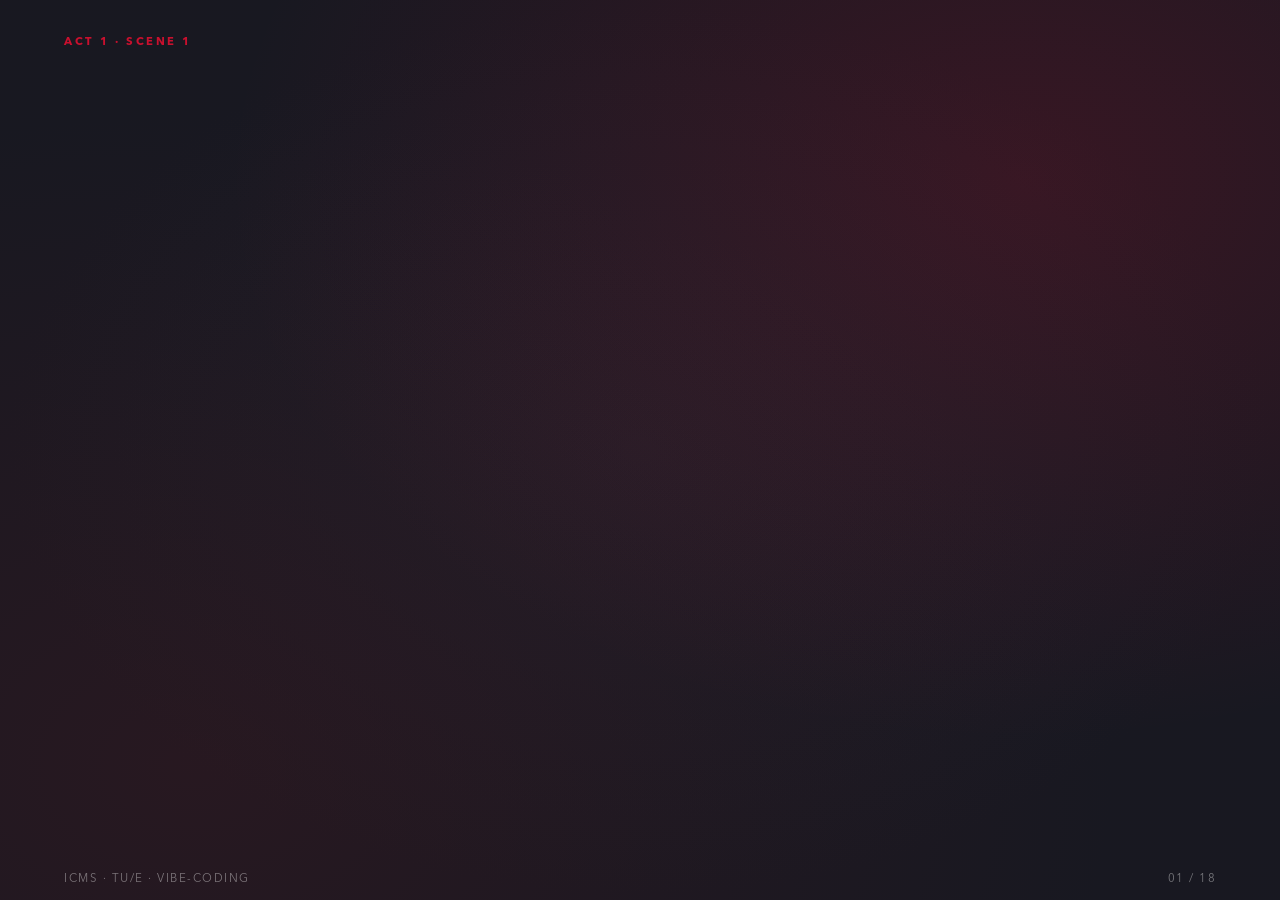
==== index.html @ fae2934c "fix: scene 14 graph view — full Obsidian-style mind map (15+ nodes, cobweb edges)" ====
<!DOCTYPE html>
<html lang="en">
<head>
  <meta charset="UTF-8">
  <meta name="viewport" content="width=device-width, initial-scale=1.0">
  <title>Vibe coding for scientists — ICMS</title>
  <link rel="stylesheet" href="styles.css">
</head>
<body>
  <main id="deck">
    <!-- Scene 1: Cold open -->
    <section class="scene scene-cold-open" data-scene="1" data-beats="2" data-act="1">
      <div class="hero-bg" aria-hidden="true"></div>
      <div class="eyebrow">Act 1 · Scene 1</div>
      <h2 class="title typed-in" data-beat="1">
        Vibe coding<br>for scientists.
      </h2>
      <p class="subtitle" data-beat="2">
        Yuyang Wang · ICMS staff meeting · 2026-05-07
      </p>
      <div class="footer-strip">
        <span>ICMS · TU/e · vibe-coding</span>
        <span class="scene-counter"></span>
      </div>
    </section>

    <!-- Scene 2: PowerPoint life — knowledge-worker frustration, with window-stack animation -->
    <section class="scene scene-ppt-life" data-scene="2" data-beats="6" data-act="1">
      <div class="eyebrow">Act 1 · Scene 2</div>
      <h2 class="title">A typical week of a knowledge worker.</h2>
      <div class="task-grid" data-beat="1">
        <div class="task-pill">📊 slide deck</div>
        <div class="task-pill">📄 project doc</div>
        <div class="task-pill">🌐 web page</div>
        <div class="task-pill">🖼 conference poster</div>
        <div class="task-pill">📧 long-form email</div>
        <div class="task-pill">📋 grant report</div>
      </div>

      <!-- Animated stack of windows the worker juggles all day -->
      <div class="window-stage" data-beat="2">
        <div class="mock-window mw-1">
          <div class="mw-titlebar"><span class="mw-dots"><i></i><i></i><i></i></span><span class="mw-tab">Slides — Q3-pillars-v4-FINAL.pptx</span></div>
          <div class="mw-content"><span class="mw-line w70"></span><span class="mw-line w50"></span><span class="mw-line w60"></span></div>
        </div>
        <div class="mock-window mw-2">
          <div class="mw-titlebar"><span class="mw-dots"><i></i><i></i><i></i></span><span class="mw-tab">Word — Grant-rebuttal-draft.docx</span></div>
          <div class="mw-content"><span class="mw-line w80"></span><span class="mw-line w70"></span><span class="mw-line w55"></span><span class="mw-line w65"></span></div>
        </div>
        <div class="mock-window mw-3">
          <div class="mw-titlebar"><span class="mw-dots"><i></i><i></i><i></i></span><span class="mw-tab">Chrome — Funder portal · 4 tabs</span></div>
          <div class="mw-content"><span class="mw-line w60"></span><span class="mw-line w45"></span></div>
        </div>
        <div class="mock-window mw-4">
          <div class="mw-titlebar"><span class="mw-dots"><i></i><i></i><i></i></span><span class="mw-tab">Mail — 47 unread</span></div>
          <div class="mw-content"><span class="mw-line w75"></span><span class="mw-line w50"></span><span class="mw-line w65"></span></div>
        </div>
      </div>

      <p class="caption" data-beat="3">
        We move between windows all day, doing what the <em>software</em> needs from us, not what we need from it.
      </p>
      <p class="caption muted" data-beat="4">
        Every friction the designers left behind, our brains quietly absorb.
      </p>

      <!-- A chatbot window joins the stack — same juggle, just one more tab -->
      <div class="window-chatbot" data-beat="5">
        <div class="mw-titlebar"><span class="mw-dots"><i></i><i></i><i></i></span><span class="mw-tab">Chat — yet another window</span></div>
        <div class="mw-content"><span class="chat-bubble">How do I make my slides nicer?</span><span class="chat-typing"><i></i><i></i><i></i></span></div>
      </div>

      <p class="caption muted" data-beat="6">
        Then chatbots arrived. We delegated some work, gratefully.<br>
        But the chatbot lived in <em>yet another window</em>. Same juggle, one more tab.
      </p>

      <div class="footer-strip">
        <span>ICMS · TU/e · vibe-coding</span>
        <span class="scene-counter"></span>
      </div>
    </section>

    <!-- Scene 3: The moment — why isn't a chatbot enough? -->
    <section class="scene scene-moment" data-scene="3" data-beats="3" data-act="2">
      <div class="eyebrow">Act 2 · Scene 3</div>
      <div class="moment-stack">
        <p class="moment-line" data-beat="1">
          Then I realized: I wasn't using AI <em>properly</em>.
        </p>
        <p class="moment-line muted" data-beat="2">
          Language models are great at text. Writing, editing, summarising, translating.
        </p>
        <p class="moment-line" data-beat="3">
          So why does a chatbot still feel like it's not <em>quite</em> doing the work?
        </p>
      </div>
      <div class="footer-strip">
        <span>ICMS · TU/e · vibe-coding</span>
        <span class="scene-counter"></span>
      </div>
    </section>

    <!-- Scene 4: Chatbot vs CLI — answer to slide 3, with setup + tagline + icons -->
    <section class="scene scene-vs" data-scene="4" data-beats="10" data-act="2">
      <div class="hero-bg" aria-hidden="true"></div>
      <div class="eyebrow">Act 2 · Scene 4</div>
      <h2 class="title">Because the chat bubble is missing<br>a <em>harness</em> that touches your machine.</h2>
      <p class="vs-setup" data-beat="1">
        Same Claude. Same question. The difference is what is built around it.
      </p>
      <div class="vs-split">
        <div class="vs-col" data-beat="2">
          <div class="vs-label">Chatbot in a browser tab</div>
          <div class="vs-line">→ types a reply</div>
          <div class="vs-line">→ lives inside a window</div>
          <div class="vs-line">→ stops at the message</div>
        </div>
        <div class="vs-divider" data-beat="3"></div>
        <div class="vs-col vs-col-right" data-beat="4">
          <div class="vs-label">Claude Code, with a harness</div>
          <div class="vs-line" data-beat="5"><span class="vs-icon">📁</span>reads your files</div>
          <div class="vs-line" data-beat="6"><span class="vs-icon">🛠</span>runs steps on your machine</div>
          <div class="vs-line" data-beat="7"><span class="vs-icon">💾</span>saves a snapshot you can undo</div>
          <div class="vs-line" data-beat="8"><span class="vs-icon">🌐</span>opens a browser to check results</div>
        </div>
      </div>
      <div class="vs-history" data-beat="9">
        <div class="vs-history-row"><span class="vs-history-year">2023</span><span class="vs-history-text">First tool-use APIs · AutoGPT, ChatGPT Code Interpreter — exciting demos that often broke.</span></div>
        <div class="vs-history-row"><span class="vs-history-year">late 2024</span><span class="vs-history-text">Cursor, Claude Code, GitHub Copilot Workspace — the harness gets reliable enough to actually finish tasks.</span></div>
        <div class="vs-history-row"><span class="vs-history-year">2025</span><span class="vs-history-text">OpenCode, Codex CLI, Aider, open-source agents — people start running real workflows on them.</span></div>
      </div>
      <p class="vs-tagline" data-beat="10">
        A chatbot helps you <em>think</em>. A harness helps you <em>finish</em>.
      </p>
      <div class="footer-strip">
        <span>ICMS · TU/e · vibe-coding</span>
        <span class="scene-counter"></span>
      </div>
    </section>

    <!-- Scene 5: Harness — three legs explained -->
    <section class="scene scene-harness" data-scene="5" data-beats="4" data-act="2">
      <div class="eyebrow">Act 2 · Scene 5</div>
      <h2 class="title">A harness, in three legs.</h2>
      <div class="harness-grid">
        <div class="harness-card" data-beat="1">
          <div class="harness-icon">🛠</div>
          <div class="harness-name">Tools</div>
          <div class="harness-desc">Small helpers Claude can call: search the web, open and edit a file, run a saved step, look something up online.</div>
          <div class="harness-detail">Claude picks which helper to use, and how, depending on what you asked for.</div>
        </div>
        <div class="harness-card" data-beat="2">
          <div class="harness-icon">📁</div>
          <div class="harness-name">Files</div>
          <div class="harness-desc">It reads and writes the real files on your laptop. Your folders, your notes, your images.</div>
          <div class="harness-detail">Background becomes everything you have already written. The output is a real saved file you can open later.</div>
        </div>
        <div class="harness-card" data-beat="3">
          <div class="harness-icon">🔁</div>
          <div class="harness-name">Loops</div>
          <div class="harness-desc">It runs a step, reads what came back, decides what to do next, runs again.</div>
          <div class="harness-detail">Something doesn't work? It reads the error message and tries a different way.</div>
        </div>
      </div>
      <p class="caption muted" data-beat="4" style="margin-top: 1.2rem;">
        Tools + Files + Loops = an agent that can actually <em>finish</em> the task,<br>not just describe how you'd do it.
      </p>
      <div class="footer-strip">
        <span>ICMS · TU/e · vibe-coding</span>
        <span class="scene-counter"></span>
      </div>
    </section>

    <!-- Scene 6: Simulated CLI #1 -->
    <section class="scene scene-cli-1" data-scene="6" data-beats="1" data-act="2">
      <div class="eyebrow">Act 2 · Scene 6 · Simulated session</div>
      <h2 class="title">"Read everything in <em>My Templates</em>. Tell me my visual style."</h2>
      <div class="terminal">
        <div class="titlebar">
          <span class="dot r"></span><span class="dot y"></span><span class="dot g"></span>
          <span class="titlebar-text">~/InfrastructureStrategy/My Templates — claude</span>
        </div>
        <div class="body"></div>
      </div>
      <p class="caption muted" data-beat="1">
        18 files. 4 seconds. That's the difference.
      </p>
      <div class="footer-strip">
        <span>ICMS · TU/e · vibe-coding</span>
        <span class="scene-counter"></span>
      </div>
    </section>

    <!-- Scene 7: Concentric rings — vibe-coded SVG, live -->
    <section class="scene scene-iframe" data-scene="7" data-beats="2" data-act="3">
      <div class="eyebrow">Act 3 · Scene 7 · Live</div>
      <h2 class="title">The <em>discoveryLabNL</em> rings, vibe-coded.</h2>
      <div class="iframe-wrap" data-beat="1">
        <iframe src="embedded/dlnl/index.html" title="discoveryLabNL briefing site — live rings" loading="lazy"></iframe>
      </div>
      <p class="caption muted" data-beat="2">
        Three animated rings, hand-typed in code. Scroll, click around. This is the live website.
      </p>
      <div class="footer-strip">
        <span>ICMS · TU/e · vibe-coding</span>
        <span class="scene-counter"></span>
      </div>
    </section>

    <!-- Scene 8: The workflow — three moves, expanded -->
    <section class="scene scene-workflow" data-scene="8" data-beats="3" data-act="3">
      <div class="eyebrow">Act 3 · Scene 8</div>
      <h2 class="title">The workflow, in three moves.</h2>
      <div class="workflow-steps">
        <div class="workflow-step" data-beat="1">
          <div class="workflow-num">01</div>
          <div class="workflow-name">Read</div>
          <div class="workflow-desc">Point Claude at your existing assets.<br>Templates, slides, notes, screenshots.</div>
          <div class="workflow-detail">It learns your visual style, vocabulary, and audience by reading what you've already made. No "design system" doc needed.</div>
        </div>
        <div class="workflow-arrow" data-beat="2"></div>
        <div class="workflow-step" data-beat="2">
          <div class="workflow-num">02</div>
          <div class="workflow-name">Repo</div>
          <div class="workflow-desc">Make a place online to keep the work.<br>Tracked. Shareable. One click to publish.</div>
          <div class="workflow-detail">Every change is a snapshot you can return to. The site goes live with a button. No design tools, no upload step.</div>
        </div>
        <div class="workflow-arrow" data-beat="3"></div>
        <div class="workflow-step" data-beat="3">
          <div class="workflow-num">03</div>
          <div class="workflow-name">Vibe</div>
          <div class="workflow-desc">Describe what you want, in plain words.<br>Watch it appear. Ask for changes.</div>
          <div class="workflow-detail">"Make the title bigger." "Use the supramolecular image." "Add a section for collaborators." It edits, refreshes, you react.</div>
        </div>
      </div>
      <div class="footer-strip">
        <span>ICMS · TU/e · vibe-coding</span>
        <span class="scene-counter"></span>
      </div>
    </section>

    <!-- Scene 9: Simulated CLI #2 — meta moment -->
    <section class="scene scene-cli-2" data-scene="9" data-beats="1" data-act="3">
      <div class="eyebrow">Act 3 · Scene 9 · The same trick, on this slide deck</div>
      <h2 class="title">"Build me <em>this deck</em>."</h2>
      <div class="terminal">
        <div class="titlebar">
          <span class="dot r"></span><span class="dot y"></span><span class="dot g"></span>
          <span class="titlebar-text">~/projects/icms-vibe-coding — claude</span>
        </div>
        <div class="body"></div>
      </div>
      <p class="caption muted" data-beat="1">
        The deck you're watching now.
      </p>
      <div class="footer-strip">
        <span>ICMS · TU/e · vibe-coding</span>
        <span class="scene-counter"></span>
      </div>
    </section>

    <!-- Scene 9: Gallery — discoverylabs.nl -->
    <!-- Scene 10: Live LSRI presentation, first page -->
    <section class="scene scene-iframe" data-scene="10" data-beats="2" data-act="3">
      <div class="eyebrow">Act 3 · Scene 10 · Live</div>
      <h2 class="title">The <em>LSRI presentation</em>, live.</h2>
      <div class="iframe-wrap" data-beat="1">
        <iframe src="embedded/lsri/index.html" title="LSRI presentation — first page" loading="lazy"></iframe>
      </div>
      <p class="caption muted" data-beat="2">
        Stakeholder briefing site for our NWO LSRI 2027 submission. Click around — it's live.
      </p>
      <div class="footer-strip">
        <span>ICMS · TU/e · vibe-coding</span>
        <span class="scene-counter"></span>
      </div>
    </section>

    <!-- Scene 11: Live LSRI presentation, two-loops slide -->
    <section class="scene scene-iframe" data-scene="11" data-beats="2" data-act="3">
      <div class="eyebrow">Act 3 · Scene 11 · Live</div>
      <h2 class="title">Three pillars, <em>two closed loops</em>.</h2>
      <div class="iframe-wrap" data-beat="1">
        <iframe src="embedded/lsri/presentation.html" title="LSRI presentation — pillars and loops" loading="lazy"></iframe>
      </div>
      <p class="caption muted" data-beat="2">
        Use arrow keys to advance through the slides. Animated graphics, no PowerPoint involved.
      </p>
      <div class="footer-strip">
        <span>ICMS · TU/e · vibe-coding</span>
        <span class="scene-counter"></span>
      </div>
    </section>

    <!-- Scene 12: Live SDL globe map -->
    <section class="scene scene-iframe" data-scene="12" data-beats="2" data-act="3">
      <div class="eyebrow">Act 3 · Scene 12 · Live</div>
      <h2 class="title">An interactive map. <em>Mouse it</em>.</h2>
      <div class="iframe-wrap" data-beat="1">
        <iframe src="embedded/lsri/sdl-map.html" title="SDL global map" loading="lazy"></iframe>
      </div>
      <p class="caption muted" data-beat="2">
        Self-driving labs across the world. Hover, click, filter. Built in an afternoon.
      </p>
      <div class="footer-strip">
        <span>ICMS · TU/e · vibe-coding</span>
        <span class="scene-counter"></span>
      </div>
    </section>

    <!-- Scene 13: Live superresolution.nl (WordPress) -->
    <section class="scene scene-iframe" data-scene="13" data-beats="2" data-act="3">
      <div class="eyebrow">Act 3 · Scene 13 · Live</div>
      <h2 class="title">And <em>superresolution.nl</em>, in WordPress.</h2>
      <div class="iframe-wrap" data-beat="1">
        <iframe src="https://superresolution.nl" title="superresolution.nl — TU/e advanced microscopy facility" loading="lazy"></iframe>
      </div>
      <p class="caption muted" data-beat="2">
        TU/e advanced microscopy facility. Theme, blocks, snippets, dark mode toggle, all vibe-coded into a WordPress site.
      </p>
      <div class="footer-strip">
        <span>ICMS · TU/e · vibe-coding</span>
        <span class="scene-counter"></span>
      </div>
    </section>

    <!-- Scene 14: Second brain — simulated Obsidian vault + graph + Claude terminal -->
    <section class="scene scene-second-brain" data-scene="14" data-beats="4" data-act="4">
      <div class="eyebrow">Act 4 · Scene 14 · Second brain</div>
      <h2 class="title">An <em>Obsidian vault</em> the AI can read.</h2>

      <!-- Three-pane simulated Obsidian: file tree · open note · graph view -->
      <div class="obs-mockup" data-beat="1">
        <div class="obs-pane obs-files">
          <div class="obs-pane-title">VAULT</div>
          <div class="obs-folder">📁 00-Inbox</div>
          <div class="obs-folder">
            📁 10-Projects
            <div class="obs-file">notes/</div>
            <div class="obs-file open">Q3 product launch.md</div>
            <div class="obs-file">website redesign.md</div>
          </div>
          <div class="obs-folder">
            📁 20-Meetings
            <div class="obs-file">kickoff.md</div>
            <div class="obs-file">weekly/</div>
          </div>
          <div class="obs-folder">📁 30-People</div>
          <div class="obs-folder">📁 40-Resources</div>
        </div>

        <div class="obs-pane obs-note">
          <div class="obs-pane-title">Q3 PRODUCT LAUNCH.MD</div>
          <div class="obs-note-body">
            <p class="obs-h1"># Q3 product launch</p>
            <p>Coordinated rollout across marketing, sales, and customer support.</p>
            <p>Driven by the <span class="obs-wikilink">[[Marketing plan]]</span>, part of the <span class="obs-wikilink">[[Annual roadmap]]</span>.</p>
            <p>Lead contacts: <span class="obs-wikilink">[[Alex]]</span>, <span class="obs-wikilink">[[Priya]]</span>.</p>
            <p>See also: <span class="obs-wikilink">[[Brand guidelines]]</span>, <span class="obs-wikilink">[[Customer research]]</span>.</p>
            <p class="obs-tags">#project  #launch  #q3</p>
          </div>
        </div>

        <div class="obs-pane obs-graph">
          <div class="obs-pane-title">GRAPH VIEW</div>
          <svg viewBox="0 0 240 220" class="obs-graph-svg" aria-hidden="true">
            <!-- Edges from centre to primary hubs -->
            <line x1="120" y1="110" x2="60"  y2="55"  class="obs-edge"/>
            <line x1="120" y1="110" x2="180" y2="50"  class="obs-edge"/>
            <line x1="120" y1="110" x2="55"  y2="160" class="obs-edge"/>
            <line x1="120" y1="110" x2="190" y2="155" class="obs-edge"/>
            <line x1="120" y1="110" x2="120" y2="35"  class="obs-edge"/>
            <line x1="120" y1="110" x2="125" y2="190" class="obs-edge"/>
            <!-- Primary hubs to their satellites (faint) -->
            <line x1="60"  y1="55"  x2="25"  y2="30"  class="obs-edge faint"/>
            <line x1="60"  y1="55"  x2="30"  y2="85"  class="obs-edge faint"/>
            <line x1="60"  y1="55"  x2="85"  y2="25"  class="obs-edge faint"/>
            <line x1="180" y1="50"  x2="220" y2="30"  class="obs-edge faint"/>
            <line x1="180" y1="50"  x2="215" y2="85"  class="obs-edge faint"/>
            <line x1="180" y1="50"  x2="155" y2="25"  class="obs-edge faint"/>
            <line x1="55"  y1="160" x2="20"  y2="180" class="obs-edge faint"/>
            <line x1="55"  y1="160" x2="35"  y2="125" class="obs-edge faint"/>
            <line x1="55"  y1="160" x2="80"  y2="195" class="obs-edge faint"/>
            <line x1="190" y1="155" x2="225" y2="135" class="obs-edge faint"/>
            <line x1="190" y1="155" x2="225" y2="180" class="obs-edge faint"/>
            <line x1="190" y1="155" x2="155" y2="195" class="obs-edge faint"/>
            <line x1="120" y1="35"  x2="100" y2="15"  class="obs-edge faint"/>
            <line x1="120" y1="35"  x2="140" y2="15"  class="obs-edge faint"/>
            <line x1="125" y1="190" x2="105" y2="210" class="obs-edge faint"/>
            <!-- Cross-cluster cobwebs -->
            <line x1="60"  y1="55"  x2="120" y2="35"  class="obs-edge faint"/>
            <line x1="180" y1="50"  x2="120" y2="35"  class="obs-edge faint"/>
            <line x1="55"  y1="160" x2="125" y2="190" class="obs-edge faint"/>
            <line x1="190" y1="155" x2="125" y2="190" class="obs-edge faint"/>

            <!-- Satellite dots -->
            <circle cx="25"  cy="30"  r="2.4" class="obs-node tiny"/>
            <circle cx="30"  cy="85"  r="2.4" class="obs-node tiny"/>
            <circle cx="85"  cy="25"  r="2.4" class="obs-node tiny"/>
            <circle cx="220" cy="30"  r="2.4" class="obs-node tiny"/>
            <circle cx="215" cy="85"  r="2.4" class="obs-node tiny"/>
            <circle cx="155" cy="25"  r="2.4" class="obs-node tiny"/>
            <circle cx="20"  cy="180" r="2.4" class="obs-node tiny"/>
            <circle cx="35"  cy="125" r="2.4" class="obs-node tiny"/>
            <circle cx="80"  cy="195" r="2.4" class="obs-node tiny"/>
            <circle cx="225" cy="135" r="2.4" class="obs-node tiny"/>
            <circle cx="225" cy="180" r="2.4" class="obs-node tiny"/>
            <circle cx="155" cy="195" r="2.4" class="obs-node tiny"/>
            <circle cx="100" cy="15"  r="2.4" class="obs-node tiny"/>
            <circle cx="140" cy="15"  r="2.4" class="obs-node tiny"/>
            <circle cx="105" cy="210" r="2.4" class="obs-node tiny"/>

            <!-- Primary hubs -->
            <circle cx="60"  cy="55"  r="5" class="obs-node"/>
            <circle cx="180" cy="50"  r="5" class="obs-node"/>
            <circle cx="55"  cy="160" r="5" class="obs-node"/>
            <circle cx="190" cy="155" r="5" class="obs-node"/>
            <circle cx="120" cy="35"  r="4" class="obs-node"/>
            <circle cx="125" cy="190" r="4" class="obs-node"/>

            <!-- Active centre (the open note) -->
            <circle cx="120" cy="110" r="9" class="obs-node center"/>

            <!-- Labels -->
            <text x="120" y="133" text-anchor="middle" class="obs-node-label">Q3 launch</text>
            <text x="60"  y="44"  text-anchor="middle" class="obs-node-label-sm">Marketing</text>
            <text x="180" y="40"  text-anchor="middle" class="obs-node-label-sm">Roadmap</text>
            <text x="55"  y="174" text-anchor="middle" class="obs-node-label-sm">Alex</text>
            <text x="190" y="170" text-anchor="middle" class="obs-node-label-sm">Priya</text>
          </svg>
        </div>
      </div>

      <!-- Mini Claude terminal acting on the vault -->
      <div class="obs-terminal" data-beat="2">
        <div class="terminal">
          <div class="titlebar">
            <span class="dot r"></span><span class="dot y"></span><span class="dot g"></span>
            <span class="titlebar-text">~/MyBrain — claude</span>
          </div>
          <div class="body">
            <span class="term-line"><span class="term-prompt">$ </span><span class="term-user">claude</span></span>
            <span class="term-line"><span class="term-prompt">&gt; </span><span class="term-user">summarise yesterday's kickoff meeting and link it to the project file</span></span>
            <span class="term-line"><span class="term-think">↪ thinking… find the meeting note, summarise, then add backlinks to existing pages.</span></span>
            <span class="term-line"><span class="term-tool">⚙ tool </span><span class="term-key">read </span><span class="term-out">20-Meetings/kickoff.md → 38 lines</span></span>
            <span class="term-line"><span class="term-tool">⚙ tool </span><span class="term-key">write </span><span class="term-out">10-Projects/Q3 product launch.md   </span><span class="term-toolout">+ 3 backlinks: [[Marketing plan]], [[Alex]], [[Customer research]]</span></span>
            <span class="term-line"><span class="term-ok">✓ vault updated · graph view refreshed · 3 new edges</span></span>
          </div>
        </div>
      </div>

      <p class="caption" data-beat="3">
        Plain markdown. Wikilinks. A graph that grows with you.<br>
        Claude reads it as <em>context</em>, edits it from the terminal — your second brain stays yours.
      </p>

      <p class="brain-credit" data-beat="4">
        Inspired by Andrej Karpathy's writings on personal AI knowledge systems. <span class="muted-inline">I keep a vault myself, won't show its contents (privacy), happy to chat one-on-one.</span>
      </p>

      <div class="footer-strip">
        <span>ICMS · TU/e · vibe-coding</span>
        <span class="scene-counter"></span>
      </div>
    </section>

    <!-- Scene 15: Three paths to get started — including a forward-looking lab vision -->
    <section class="scene scene-paths" data-scene="15" data-beats="3" data-act="4">
      <div class="eyebrow">Act 4 · Scene 15</div>
      <h2 class="title">Where to start. Where it's heading.</h2>
      <div class="paths-split">
        <div class="path-card" data-beat="1">
          <div class="path-label">Subscription</div>
          <div class="path-name">Hosted, fastest models</div>
          <ul class="path-list">
            <li>Claude Pro / Max</li>
            <li>ChatGPT Plus</li>
            <li>Cursor Pro</li>
          </ul>
          <div class="path-cost">€20–200 / month</div>
          <div class="path-note">No setup. Best models. Just sign up.</div>
        </div>
        <div class="path-card path-card-alt" data-beat="2">
          <div class="path-label">Open source</div>
          <div class="path-name">Private, free, your hardware</div>
          <ul class="path-list">
            <li>Ollama · LM Studio</li>
            <li>Continue.dev (VS Code)</li>
            <li>Aider · llama.cpp</li>
          </ul>
          <div class="path-cost">€0 / month</div>
          <div class="path-note">Runs on a Mac or workstation. Slower, smaller, yours.</div>
        </div>
        <div class="path-card path-card-future" data-beat="3">
          <div class="path-label">What's next</div>
          <div class="path-name">The lab as second brain</div>
          <ul class="path-list">
            <li>A local AI assistant trained on the lab's own memory</li>
            <li>Software harness — files, projects, documents</li>
            <li>Hardware harness — instruments, electronic lab notebook</li>
          </ul>
          <div class="path-cost">Not on the market yet</div>
          <div class="path-note">A direction we get to build. The intelligent lab as a working assistant, not a chatbot.</div>
        </div>
      </div>
      <div class="footer-strip">
        <span>ICMS · TU/e · vibe-coding</span>
        <span class="scene-counter"></span>
      </div>
    </section>

    <!-- Scene 16: What this means for ICMS -->
    <section class="scene scene-icms-impact" data-scene="16" data-beats="3" data-act="5">
      <div class="eyebrow">Act 5 · Scene 16</div>
      <h2 class="title">What this means for ICMS.</h2>
      <ul class="impact-list">
        <li data-beat="1">
          <span class="impact-num">01</span>
          <div class="impact-text">
            <span class="impact-headline">Briefings, one-pagers, posters in <em>hours</em>, not days.</span>
            <span class="impact-sub">Templates already exist in our archive. Claude reuses them. You review the changes.</span>
          </div>
        </li>
        <li data-beat="2">
          <span class="impact-num">02</span>
          <div class="impact-text">
            <span class="impact-headline">PI websites, course pages, lab pages — in TU/e style by default.</span>
            <span class="impact-sub">No designer in the loop for the first draft. The visual system is already encoded.</span>
          </div>
        </li>
        <li data-beat="3">
          <span class="impact-num">03</span>
          <div class="impact-text">
            <span class="impact-headline">A <em>new pipeline</em> with the animation studio.</span>
            <span class="impact-sub">Their craft + AI scaffolding = something neither of us could ship alone.</span>
          </div>
        </li>
      </ul>
      <div class="footer-strip">
        <span>ICMS · TU/e · vibe-coding</span>
        <span class="scene-counter"></span>
      </div>
    </section>

    <!-- Scene 17: Collaboration invitation -->
    <section class="scene scene-invite" data-scene="17" data-beats="1" data-act="5">
      <div class="eyebrow">Act 5 · Scene 17 · Invitation</div>
      <h2 class="title">
        Got a deck, a poster,<br>or a website you've been<br>putting off?
      </h2>
      <p class="invite-line" data-beat="1">
        Find me after the meeting.<br>
        <span class="invite-sub">Bring one real artifact you want to rebuild. We'll do the first draft together.</span>
      </p>
      <div class="footer-strip">
        <span>ICMS · TU/e · vibe-coding</span>
        <span class="scene-counter"></span>
      </div>
    </section>

    <!-- Scene 18: Closing / credit -->
    <section class="scene scene-closing" data-scene="18" data-beats="2" data-act="5">
      <div class="hero-bg" aria-hidden="true"></div>
      <div class="eyebrow">Act 5 · Scene 18 · Fin</div>
      <h2 class="title">This deck was built<br>with <em>Claude Code</em>.</h2>
      <p class="closing-credit" data-beat="1">
        Yuyang Wang · ICMS · TU/e
      </p>
      <p class="closing-source" data-beat="2">
        Source: github.com/yetiswang/icms-vibe-coding<br>
        <span class="closing-stack">It is just one web page that knows how to advance itself. No special software needed.</span>
      </p>
      <div class="footer-strip">
        <span>ICMS · TU/e · vibe-coding</span>
        <span class="scene-counter"></span>
      </div>
    </section>
  </main>
  <div id="scene-grid" hidden>
    <h3>Scene overview · click to jump</h3>
    <div class="grid"></div>
  </div>

  <div id="help-overlay" hidden>
    <h3>Key bindings</h3>
    <table>
      <tr><td><kbd>Space</kbd> / <kbd>→</kbd></td><td>Advance one beat</td></tr>
      <tr><td><kbd>←</kbd></td><td>Retreat one beat</td></tr>
      <tr><td><kbd>Esc</kbd></td><td>Toggle scene-overview grid</td></tr>
      <tr><td><kbd>?</kbd></td><td>Toggle this help overlay</td></tr>
      <tr><td><kbd>Shift+Space</kbd></td><td>Skip rest of current terminal line</td></tr>
      <tr><td><kbd>F</kbd></td><td>Browser full-screen</td></tr>
    </table>
  </div>
  <script src="deck.js"></script>
</body>
</html>
---- styles.css ----
@font-face {
  font-family: "Avenir Next LT Pro";
  src: url("fonts/AvenirNextLTPro-Regular.otf") format("opentype");
  font-weight: 400;
  font-style: normal;
  font-display: swap;
}
@font-face {
  font-family: "Avenir Next LT Pro";
  src: url("fonts/AvenirNextLTPro-Bold.otf") format("opentype");
  font-weight: 700;
  font-style: normal;
  font-display: swap;
}
@font-face {
  font-family: "Avenir Next LT Pro";
  src: url("fonts/AvenirNextLTPro-It.otf") format("opentype");
  font-weight: 400;
  font-style: italic;
  font-display: swap;
}
@font-face {
  font-family: "Avenir Next LT Pro";
  src: url("fonts/AvenirNextLTPro-BoldIt.otf") format("opentype");
  font-weight: 700;
  font-style: italic;
  font-display: swap;
}

:root {
  --tue-red: #C8102E;
  --tue-dark: #1E1E28;
  --tue-light: #F5F5F8;
  --tue-gray: #64646E;
  --tue-deep: #3a1820;
  --term-green: #5fd07a;

  --font-display: "Avenir Next LT Pro", -apple-system, BlinkMacSystemFont, "Helvetica Neue", Arial, sans-serif;
  --font-mono: "JetBrains Mono", "SF Mono", Menlo, Consolas, monospace;
}

* { box-sizing: border-box; margin: 0; padding: 0; }

html, body {
  height: 100%;
  background: var(--tue-dark);
  color: white;
  font-family: var(--font-display);
  overflow: hidden;
}

#deck {
  width: 100vw;
  height: 100vh;
  position: relative;
}

.scene {
  position: absolute;
  inset: 0;
  width: 100%;
  height: 100%;
  display: none;
  flex-direction: column;
  padding: 4vh 5vw;
  overflow: hidden;
}

.scene.active { display: flex; }

.scene .eyebrow {
  font-size: 0.7rem;
  letter-spacing: 2.5px;
  text-transform: uppercase;
  color: var(--tue-red);
  font-weight: 700;
  margin-bottom: 0.8rem;
}

.scene .title {
  font-size: clamp(2rem, 4vw, 3rem);
  font-weight: 700;
  line-height: 1.05;
  letter-spacing: -0.5px;
  margin-bottom: 1.5rem;
  max-width: 80%;
}

.scene .title em {
  color: var(--tue-red);
  font-style: normal;
}

.scene .footer-strip {
  position: absolute;
  bottom: 1.4vh;
  left: 5vw;
  right: 5vw;
  display: flex;
  justify-content: space-between;
  font-size: 0.65rem;
  color: rgba(255,255,255,0.4);
  letter-spacing: 1.5px;
  text-transform: uppercase;
  pointer-events: none;
}

[data-beat] {
  opacity: 0;
  transform: translateY(8px);
  transition: opacity 600ms ease, transform 600ms ease;
}

[data-beat].revealed {
  opacity: 1;
  transform: translateY(0);
}

#scene-grid, #help-overlay {
  position: fixed;
  inset: 0;
  background: rgba(20,20,28,0.96);
  z-index: 100;
  padding: 4vh 5vw;
  overflow-y: auto;
}

#scene-grid h3, #help-overlay h3 {
  font-size: 0.75rem;
  letter-spacing: 2.5px;
  text-transform: uppercase;
  color: var(--tue-red);
  margin-bottom: 1.5rem;
  font-weight: 700;
}

#scene-grid .grid {
  display: grid;
  grid-template-columns: repeat(6, 1fr);
  gap: 0.8rem;
}

#scene-grid .tile {
  background: rgba(255,255,255,0.04);
  border: 1px solid rgba(255,255,255,0.08);
  border-radius: 4px;
  padding: 0.8rem;
  font-size: 0.85rem;
  cursor: pointer;
  transition: all 200ms ease;
}

#scene-grid .tile:hover {
  background: rgba(200,16,46,0.15);
  border-color: var(--tue-red);
}

#scene-grid .tile .num {
  color: var(--tue-red);
  font-weight: 700;
  font-size: 0.7rem;
  letter-spacing: 1px;
  margin-bottom: 0.3rem;
}

#help-overlay table {
  border-collapse: collapse;
  font-size: 0.95rem;
}

#help-overlay td {
  padding: 0.4rem 1.5rem 0.4rem 0;
}

#help-overlay kbd {
  background: rgba(255,255,255,0.1);
  border: 1px solid rgba(255,255,255,0.2);
  padding: 2px 8px;
  border-radius: 3px;
  font-family: var(--font-mono);
  font-size: 0.85rem;
  color: white;
}

.terminal {
  background: #16161b;
  border-radius: 8px;
  overflow: hidden;
  box-shadow: 0 8px 32px rgba(0,0,0,0.5);
  border: 1px solid rgba(255,255,255,0.06);
  width: 100%;
  max-width: 70ch;
}

.terminal .titlebar {
  background: linear-gradient(to bottom, #2a2a32, #1f1f26);
  height: 28px;
  display: flex;
  align-items: center;
  padding: 0 12px;
  gap: 6px;
  border-bottom: 1px solid rgba(0,0,0,0.4);
}

.terminal .dot {
  width: 12px;
  height: 12px;
  border-radius: 50%;
}
.terminal .dot.r { background: #ff5f57; }
.terminal .dot.y { background: #febc2e; }
.terminal .dot.g { background: #28c840; }

.terminal .titlebar-text {
  flex: 1;
  text-align: center;
  font-size: 0.72rem;
  color: rgba(255,255,255,0.5);
  margin-right: 60px;
  font-family: var(--font-mono);
}

.terminal .body {
  padding: 14px 18px;
  font-family: var(--font-mono);
  font-size: 0.85rem;
  line-height: 1.6;
  color: #e4e4e8;
  min-height: 14em;
  white-space: pre-wrap;
}

.term-line { display: block; }
.term-prompt { color: var(--tue-red); font-weight: 600; }
.term-user { color: white; }
.term-out { color: rgba(255,255,255,0.7); }
.term-ok { color: var(--term-green); }
.term-key { color: var(--tue-red); font-weight: 600; }

.term-cursor {
  display: inline-block;
  width: 8px;
  height: 1em;
  background: var(--tue-red);
  vertical-align: text-bottom;
  animation: blink 1s steps(2) infinite;
}

@keyframes blink {
  50% { opacity: 0; }
}

/* Scene 1: Cold open */
.scene-cold-open .hero-bg {
  position: absolute;
  inset: 0;
  background:
    radial-gradient(ellipse at 70% 40%, rgba(200,16,46,0.18), transparent 60%),
    radial-gradient(ellipse at 20% 80%, rgba(58,24,32,0.6), transparent 70%),
    url("assets/images/icms-molecular-devices.png") center/cover no-repeat;
  opacity: 0.55;
  z-index: -1;
  filter: contrast(1.1) saturate(0.9);
}

.scene-cold-open .title {
  font-size: clamp(3rem, 6vw, 5rem);
  letter-spacing: -1px;
  margin-top: auto;
}

.scene-cold-open .subtitle {
  font-size: 1.1rem;
  color: rgba(255,255,255,0.7);
  margin-top: 1rem;
  margin-bottom: 4vh;
}

/* Scene 2: PowerPoint life */
.scene-ppt-life {
  background: var(--tue-dark);
}

.scene-ppt-life .ppt-stack {
  display: grid;
  grid-template-columns: repeat(3, 1fr);
  gap: 1rem;
  max-width: 600px;
  margin: 1rem 0 2rem;
}

.scene-ppt-life .ppt-thumb {
  aspect-ratio: 16/9;
  background: linear-gradient(135deg, #2a2a32, #1f1f26);
  border: 1px solid rgba(255,255,255,0.08);
  border-radius: 4px;
  position: relative;
}

.scene-ppt-life .ppt-thumb::before {
  content: "";
  position: absolute;
  top: 12%;
  left: 8%;
  right: 8%;
  height: 4px;
  background: rgba(255,255,255,0.25);
  border-radius: 2px;
}

.scene-ppt-life .ppt-thumb::after {
  content: "";
  position: absolute;
  top: 30%;
  left: 8%;
  width: 40%;
  height: 60%;
  background: rgba(255,255,255,0.1);
  border-radius: 2px;
}

.scene-ppt-life .ppt-thumb:nth-child(2)::after { background: rgba(200,16,46,0.18); }
.scene-ppt-life .ppt-thumb:nth-child(3)::after { left: 50%; width: 42%; }
.scene-ppt-life .ppt-thumb:nth-child(5)::after { background: rgba(255,255,255,0.18); }

.scene .caption {
  font-size: 1.4rem;
  font-weight: 400;
  color: rgba(255,255,255,0.85);
  margin-bottom: 0.6rem;
}

.scene .caption.muted {
  color: rgba(255,255,255,0.55);
  font-style: italic;
}

/* Scene 3: The moment */
.scene-moment {
  justify-content: center;
  align-items: center;
}
.scene-moment .moment-line {
  font-size: clamp(2rem, 4.5vw, 3.6rem);
  font-weight: 400;
  text-align: center;
  max-width: 18ch;
  line-height: 1.3;
}
.scene-moment .moment-line em {
  color: var(--tue-red);
  font-style: italic;
  font-weight: 700;
}

/* Scene 4: Chatbot vs CLI */
.scene-vs .hero-bg {
  position: absolute;
  inset: 0;
  background:
    linear-gradient(120deg, rgba(30,30,40,0.95) 0%, rgba(30,30,40,0.7) 50%, rgba(200,16,46,0.4) 100%),
    radial-gradient(circle at 75% 30%, rgba(200,16,46,0.5), transparent 50%);
  z-index: -1;
}
.scene-vs .vs-split {
  display: grid;
  grid-template-columns: 1fr auto 1fr;
  gap: 2rem;
  align-items: stretch;
  margin-top: 2rem;
}
.scene-vs .vs-col {
  padding: 1.2rem;
}
.scene-vs .vs-label {
  font-size: 0.7rem;
  letter-spacing: 2px;
  text-transform: uppercase;
  color: rgba(255,255,255,0.5);
  font-weight: 700;
  margin-bottom: 0.8rem;
}
.scene-vs .vs-line {
  font-family: var(--font-mono);
  font-size: 0.95rem;
  margin: 0.4rem 0;
  color: rgba(255,255,255,0.85);
}
.scene-vs .vs-col-right .vs-line {
  color: white;
}
.scene-vs .vs-divider {
  width: 1px;
  background: linear-gradient(to bottom, transparent, rgba(200,16,46,0.6), transparent);
}
.scene-vs .vs-dot {
  display: inline-block;
  width: 6px;
  height: 6px;
  background: var(--tue-red);
  border-radius: 50%;
  margin-right: 8px;
  vertical-align: middle;
}

/* Scene 5: Harness */
.scene-harness .harness-grid {
  display: grid;
  grid-template-columns: repeat(3, 1fr);
  gap: 1.5rem;
  margin-top: 2rem;
}
.scene-harness .harness-card {
  background: rgba(255,255,255,0.04);
  border: 1px solid rgba(255,255,255,0.08);
  border-radius: 6px;
  padding: 1.5rem;
}
.scene-harness .harness-icon {
  font-size: 2rem;
  margin-bottom: 0.6rem;
}
.scene-harness .harness-name {
  font-size: 1.2rem;
  font-weight: 700;
  color: var(--tue-red);
  margin-bottom: 0.4rem;
}
.scene-harness .harness-desc {
  font-size: 0.95rem;
  color: rgba(255,255,255,0.75);
  line-height: 1.4;
}

/* Scene 7: Workflow */
.scene-workflow .workflow-steps {
  display: grid;
  grid-template-columns: 1fr auto 1fr auto 1fr;
  gap: 1.5rem;
  align-items: center;
  margin-top: 2rem;
}
.scene-workflow .workflow-step {
  background: rgba(255,255,255,0.04);
  border: 1px solid rgba(255,255,255,0.08);
  border-radius: 8px;
  padding: 1.5rem;
  text-align: left;
}
.scene-workflow .workflow-num {
  font-size: 0.8rem;
  letter-spacing: 2px;
  color: var(--tue-red);
  font-weight: 700;
  margin-bottom: 0.3rem;
}
.scene-workflow .workflow-name {
  font-size: 1.6rem;
  font-weight: 700;
  margin-bottom: 0.6rem;
}
.scene-workflow .workflow-desc {
  font-size: 0.9rem;
  color: rgba(255,255,255,0.7);
  line-height: 1.4;
}
.scene-workflow .workflow-arrow {
  width: 40px;
  height: 2px;
  background: linear-gradient(to right, transparent, var(--tue-red));
  position: relative;
}
.scene-workflow .workflow-arrow::after {
  content: "";
  position: absolute;
  right: -2px;
  top: 50%;
  width: 0;
  height: 0;
  border-left: 8px solid var(--tue-red);
  border-top: 5px solid transparent;
  border-bottom: 5px solid transparent;
  transform: translateY(-50%);
}

/* Gallery scenes */
.scene-gallery .gallery-screenshot,
.scene-gallery .gallery-video {
  flex: 1;
  display: flex;
  align-items: center;
  justify-content: center;
  margin: 1rem 0;
  min-height: 0;
}
.scene-gallery .gallery-screenshot img,
.scene-gallery .gallery-video video {
  max-width: 100%;
  max-height: 100%;
  border-radius: 6px;
  box-shadow: 0 12px 40px rgba(0,0,0,0.4);
  object-fit: contain;
  background: #2a2a32;
}

.scene-wp .wp-side-by-side {
  display: grid;
  grid-template-columns: 1fr 1fr;
  gap: 1.2rem;
  flex: 1;
  margin: 1rem 0;
  min-height: 0;
}
.scene-wp .wp-shot {
  display: flex;
  flex-direction: column;
  min-height: 0;
}
.scene-wp .wp-label {
  font-size: 0.7rem;
  letter-spacing: 2px;
  text-transform: uppercase;
  color: var(--tue-red);
  font-weight: 700;
  margin-bottom: 0.4rem;
}
.scene-wp .wp-shot img {
  flex: 1;
  min-height: 0;
  object-fit: cover;
  object-position: top;
  border-radius: 4px;
  background: #2a2a32;
}

/* Scene 12: Substrate */
.scene-substrate .people-strip {
  display: grid;
  grid-template-columns: repeat(4, 1fr);
  gap: 1rem;
  margin: 1.5rem 0;
}
.scene-substrate figure {
  text-align: center;
}
.scene-substrate figure img {
  width: 100%;
  aspect-ratio: 1;
  object-fit: cover;
  border-radius: 50%;
  background: #2a2a32;
  filter: grayscale(0.4) contrast(1.05);
}
.scene-substrate figcaption {
  font-size: 0.85rem;
  margin-top: 0.5rem;
  font-weight: 600;
  color: rgba(255,255,255,0.85);
}
.scene-substrate figcaption span {
  display: block;
  font-weight: 400;
  color: rgba(255,255,255,0.55);
  font-size: 0.75rem;
  margin-top: 0.2rem;
}

/* Scene 13: Two paths */
.scene-paths .paths-split {
  display: grid;
  grid-template-columns: 1fr 1fr;
  gap: 1.5rem;
  margin-top: 1.5rem;
}
.scene-paths .path-card {
  background: rgba(255,255,255,0.04);
  border: 1px solid rgba(255,255,255,0.08);
  border-left: 3px solid var(--tue-red);
  border-radius: 6px;
  padding: 1.5rem;
}
.scene-paths .path-card-alt {
  border-left-color: var(--term-green);
}
.scene-paths .path-label {
  font-size: 0.7rem;
  letter-spacing: 2px;
  text-transform: uppercase;
  color: var(--tue-red);
  font-weight: 700;
  margin-bottom: 0.4rem;
}
.scene-paths .path-card-alt .path-label {
  color: var(--term-green);
}
.scene-paths .path-name {
  font-size: 1.2rem;
  font-weight: 700;
  margin-bottom: 0.8rem;
}
.scene-paths .path-list {
  list-style: none;
  padding: 0;
  margin: 0 0 0.8rem;
}
.scene-paths .path-list li {
  font-family: var(--font-mono);
  font-size: 0.9rem;
  color: rgba(255,255,255,0.85);
  padding: 0.2rem 0;
}
.scene-paths .path-cost {
  font-size: 0.95rem;
  color: white;
  font-weight: 700;
  margin-bottom: 0.4rem;
}
.scene-paths .path-note {
  font-size: 0.85rem;
  color: rgba(255,255,255,0.65);
  line-height: 1.4;
}

/* Scene 14: Why a vault matters */
.scene-vault-matters {
  justify-content: center;
}
.scene-vault-matters .vault-lines {
  display: flex;
  flex-direction: column;
  gap: 1.2rem;
  max-width: 22ch;
  margin-top: 2rem;
}
.scene-vault-matters .vault-line {
  font-size: clamp(1.6rem, 3.2vw, 2.4rem);
  font-weight: 400;
  line-height: 1.3;
}
.scene-vault-matters .vault-line em {
  color: var(--tue-red);
  font-weight: 700;
  font-style: normal;
}

/* Scene 15: ICMS impact */
.scene-icms-impact .impact-list {
  list-style: none;
  padding: 0;
  margin-top: 2rem;
  display: flex;
  flex-direction: column;
  gap: 1.4rem;
}
.scene-icms-impact .impact-list li {
  font-size: clamp(1.2rem, 2.2vw, 1.6rem);
  font-weight: 400;
  line-height: 1.4;
  display: flex;
  gap: 1.5rem;
  align-items: baseline;
  max-width: 60ch;
}
.scene-icms-impact .impact-num {
  font-size: 0.8rem;
  letter-spacing: 2px;
  color: var(--tue-red);
  font-weight: 700;
  flex-shrink: 0;
}
.scene-icms-impact .impact-list em {
  color: var(--tue-red);
  font-style: normal;
  font-weight: 700;
}

/* Scene 16: Invite */
.scene-invite {
  justify-content: center;
}
.scene-invite .title {
  font-size: clamp(2.2rem, 4.5vw, 3.4rem);
  margin-bottom: 2rem;
}
.scene-invite .invite-line {
  font-size: 1.3rem;
  color: var(--tue-red);
  font-weight: 700;
  letter-spacing: 0.5px;
}

/* Scene 17: Closing */
.scene-closing .hero-bg {
  position: absolute;
  inset: 0;
  background:
    radial-gradient(ellipse at 30% 50%, rgba(200,16,46,0.15), transparent 60%),
    url("assets/images/icms-supramolecular.png") center/cover no-repeat;
  opacity: 0.4;
  z-index: -1;
  filter: contrast(1.1) saturate(0.85);
}
.scene-closing {
  justify-content: center;
}
.scene-closing .title {
  font-size: clamp(2.4rem, 5vw, 3.8rem);
}
.scene-closing .closing-credit {
  font-size: 1.2rem;
  color: rgba(255,255,255,0.85);
  margin-top: 2rem;
}
.scene-closing .closing-source {
  font-family: var(--font-mono);
  font-size: 0.95rem;
  color: rgba(255,255,255,0.55);
  margin-top: 0.8rem;
}

/* Scene 12: Initials fallback for people strip (used instead of photos) */
.scene-substrate .initials-tile {
  width: 100%;
  aspect-ratio: 1;
  border-radius: 50%;
  background: linear-gradient(135deg, rgba(200,16,46,0.45), rgba(58,24,32,0.7));
  border: 1px solid rgba(200,16,46,0.25);
  display: flex;
  align-items: center;
  justify-content: center;
  font-family: var(--font-display);
  font-size: clamp(1.6rem, 2.4vw, 2.2rem);
  font-weight: 700;
  letter-spacing: 1px;
  color: white;
}

/* Tile is now a <button> — reset native button styling */
#scene-grid .tile {
  font: inherit;
  text-align: left;
  color: inherit;
  width: 100%;
}
#scene-grid .tile:focus {
  outline: 2px solid var(--tue-red);
  outline-offset: 2px;
}

/* === Style C atmospheric background — applied to ALL scenes === */
body {
  background:
    radial-gradient(ellipse at 80% 20%, rgba(200,16,46,0.18), transparent 55%),
    radial-gradient(ellipse at 15% 85%, rgba(58,24,32,0.45), transparent 60%),
    radial-gradient(ellipse at 50% 50%, rgba(30,30,40,0.0), rgba(20,20,28,0.6) 70%),
    var(--tue-dark);
}
.scene {
  background: transparent;
}
/* Title/cold-open and closing scenes get a stronger hero-bg layered on top */

/* === New components from Wave 1 rewrites === */

/* Scene 2: task pills */
.scene-ppt-life .task-grid {
  display: flex;
  flex-wrap: wrap;
  gap: 0.6rem;
  max-width: 720px;
  margin: 0.6rem 0 1.2rem;
}
.scene-ppt-life .task-pill {
  font-family: var(--font-mono);
  font-size: 0.85rem;
  padding: 0.35rem 0.85rem;
  background: rgba(200,16,46,0.08);
  border: 1px solid rgba(200,16,46,0.25);
  border-radius: 100px;
  color: rgba(255,255,255,0.85);
}
.scene-ppt-life .ppt-stack {
  margin: 0.4rem 0 1.2rem;
}

/* Scene 3: stacked moment lines, centered horizontally with comfortable width */
.scene-moment {
  align-items: center;
  justify-content: center;
}
.scene-moment .moment-stack {
  display: flex;
  flex-direction: column;
  gap: 1.5rem;
  max-width: 56ch;
  width: 100%;
  text-align: left;
}
.scene-moment .moment-line {
  font-size: clamp(1.6rem, 3vw, 2.4rem);
  font-weight: 400;
  line-height: 1.35;
  text-align: left;
  max-width: none;
}
.scene-moment .moment-line.muted {
  color: rgba(255,255,255,0.6);
  font-size: clamp(1.2rem, 2.2vw, 1.6rem);
}
.scene-moment .moment-line em {
  color: var(--tue-red);
  font-style: italic;
  font-weight: 700;
}

/* Scene 5: harness detail (sub-line under each card) */
.scene-harness .harness-detail {
  font-size: 0.78rem;
  color: rgba(255,255,255,0.55);
  line-height: 1.45;
  margin-top: 0.6rem;
  padding-top: 0.6rem;
  border-top: 1px solid rgba(255,255,255,0.08);
}

/* Scene 7: workflow detail (sub-line under each step) */
.scene-workflow .workflow-detail {
  font-size: 0.78rem;
  color: rgba(255,255,255,0.55);
  line-height: 1.45;
  margin-top: 0.6rem;
  padding-top: 0.6rem;
  border-top: 1px solid rgba(255,255,255,0.08);
}

/* === Scene 12 rebuild: second-brain (Capture/Link/Query) === */
.scene-second-brain .brain-flow {
  display: grid;
  grid-template-columns: repeat(3, 1fr);
  gap: 1.2rem;
  margin: 1.4rem 0 1.2rem;
}
.scene-second-brain .brain-step {
  background: rgba(255,255,255,0.04);
  border: 1px solid rgba(255,255,255,0.08);
  border-radius: 8px;
  padding: 1.2rem;
}
.scene-second-brain .brain-step-num {
  font-size: 0.7rem;
  letter-spacing: 2px;
  color: var(--tue-red);
  font-weight: 700;
  margin-bottom: 0.3rem;
}
.scene-second-brain .brain-step-name {
  font-size: 1.4rem;
  font-weight: 700;
  margin-bottom: 0.6rem;
  color: white;
}
.scene-second-brain .brain-step-desc {
  font-size: 0.85rem;
  color: rgba(255,255,255,0.78);
  line-height: 1.45;
}
.scene-second-brain .brain-credit {
  font-size: 0.78rem;
  color: rgba(255,255,255,0.5);
  font-style: italic;
  margin-top: 0.6rem;
}
.scene-second-brain .brain-credit .muted-inline {
  color: rgba(255,255,255,0.45);
  font-style: normal;
}

/* === Scene 13: third "future" card === */
.scene-paths .path-card-future {
  border-left-color: #5fb6ff;
  background: linear-gradient(180deg, rgba(95,182,255,0.05), rgba(255,255,255,0.04));
}
.scene-paths .path-card-future .path-label {
  color: #5fb6ff;
}
.scene-paths .path-card-future .path-cost {
  color: rgba(255,255,255,0.65);
  font-style: italic;
  font-weight: 400;
}
.scene-paths .paths-split {
  grid-template-columns: repeat(3, 1fr);
}

/* === Live iframe scenes (rings, LSRI pages, globe) === */
.scene-iframe .iframe-wrap {
  flex: 1;
  margin: 1rem 0 0.4rem;
  border-radius: 6px;
  overflow: hidden;
  box-shadow: 0 12px 40px rgba(0,0,0,0.4);
  border: 1px solid rgba(255,255,255,0.08);
  background: #16161b;
  min-height: 0;
  position: relative;
}
.scene-iframe iframe {
  width: 100%;
  height: 100%;
  border: 0;
  background: #16161b;
  display: block;
}
.scene-iframe .caption.muted {
  margin-top: 0.4rem;
  font-size: 0.9rem;
}

/* === Wave 3 format audit === */

/* Vertically center scene content by default — fights the "all content jammed to top" feel */
.scene {
  justify-content: center;
  gap: 0.4rem;
}
/* But cold open and closing scenes use a different pattern (margin-top: auto on title) */
.scene-cold-open,
.scene-closing {
  justify-content: flex-start;
}

/* Title: a bit more horizontal room */
.scene .title {
  max-width: 90%;
  margin-bottom: 1.2rem;
}

/* Counter slightly larger for legibility from the back of the room */
.scene .footer-strip {
  font-size: 0.72rem;
  bottom: 1.6vh;
}

/* PowerPoint life: shrink ppt thumbs so the new task pills + caption + muted line all fit */
.scene-ppt-life .ppt-stack {
  max-width: 480px;
  gap: 0.6rem;
  margin: 0.4rem 0 0.8rem;
}
.scene-ppt-life .ppt-thumb {
  border-radius: 3px;
}

/* (Scene 3 audit override removed — replaced by the centered/wider rule above.) */

/* Harness cards: more breathing room, balance with detail line */
.scene-harness .harness-grid {
  gap: 1.2rem;
  margin-top: 1.2rem;
}
.scene-harness .harness-card {
  padding: 1.3rem 1.3rem 1.5rem;
}

/* Workflow steps: tighter gap and smaller arrow column */
.scene-workflow .workflow-steps {
  gap: 1rem;
}
.scene-workflow .workflow-arrow {
  width: 32px;
}

/* Two-paths scene: 3 columns can be cramped on smaller widths; allow 2-row wrap */
.scene-paths .paths-split {
  gap: 1rem;
}
.scene-paths .path-card {
  padding: 1.2rem;
}
.scene-paths .path-list li {
  font-size: 0.85rem;
  padding: 0.15rem 0;
}
.scene-paths .path-name {
  font-size: 1.1rem;
  margin-bottom: 0.6rem;
}

/* Second-brain (scene 14): tighten card padding so caption + credit fit clean */
.scene-second-brain .brain-flow {
  gap: 1rem;
  margin: 1.2rem 0 0.8rem;
}
.scene-second-brain .brain-step {
  padding: 1.2rem;
}
.scene-second-brain .brain-step-name {
  font-size: 1.25rem;
}

/* Iframe scenes: reduce caption size, ensure iframe takes most space */
.scene-iframe .iframe-wrap {
  margin: 0.7rem 0 0.4rem;
}
.scene-iframe .caption.muted {
  font-size: 0.85rem;
  margin-top: 0.3rem;
}

/* Closing scene: re-pin title near the centre */
.scene-closing .title {
  font-size: clamp(2.2rem, 4.5vw, 3.4rem);
  margin-top: 22vh;
}
.scene-closing .closing-credit {
  margin-top: 1.5rem;
}

/* === Codex audit fixes === */

/* Workflow cards now stretch to equal height; arrows stay centered between */
.scene-workflow .workflow-steps {
  align-items: stretch;
}
.scene-workflow .workflow-arrow {
  align-self: center;
}

/* Card surfaces: bump alpha so they read against the body red glow */
.scene-harness .harness-card,
.scene-paths .path-card,
.scene-second-brain .brain-step,
.scene-workflow .workflow-step {
  background: rgba(255,255,255,0.07);
}

/* Captions: explicit line-height for projector legibility */
.scene .caption {
  line-height: 1.4;
}

/* Scene 4: cool the local red glow so it doesn't compound with body glow */
.scene-vs .hero-bg {
  background:
    linear-gradient(120deg, rgba(30,30,40,0.95) 0%, rgba(30,30,40,0.75) 50%, rgba(200,16,46,0.18) 100%),
    radial-gradient(circle at 75% 30%, rgba(200,16,46,0.22), transparent 55%);
}

/* Title letter-spacing on projectors: nudge from -0.5px to 0 for legibility */
.scene .title {
  letter-spacing: 0;
}

/* Scope the global "center scenes" rule away from scenes that need top-anchored content */
/* Hybrid: center-by-default (already set on .scene), flex-start only for
   scenes that genuinely need top-anchoring or fill-the-frame patterns. */
.scene-cold-open,
.scene-closing,
.scene-iframe,
.scene-ppt-life,
.scene-vs {
  justify-content: flex-start;
}
.scene-cold-open .title {
  margin-top: 18vh;
}
.scene-cold-open .subtitle {
  margin-bottom: 0;
}

/* Iframe scene: live external sites get a fallback notice that's revealed only if the iframe load fails (best-effort: visible if iframe is empty) */
.scene-iframe .iframe-wrap::before {
  content: "Live page loading…";
  position: absolute;
  inset: 0;
  display: flex;
  align-items: center;
  justify-content: center;
  color: rgba(255,255,255,0.45);
  font-family: var(--font-mono);
  font-size: 0.85rem;
  z-index: 0;
}
.scene-iframe .iframe-wrap iframe {
  position: relative;
  z-index: 1;
}

/* Scene 16 ICMS impact: structured headline + sub layout */
.scene-icms-impact .impact-text {
  display: flex;
  flex-direction: column;
  gap: 0.3rem;
}
.scene-icms-impact .impact-headline {
  font-size: clamp(1.15rem, 2vw, 1.5rem);
  font-weight: 600;
  color: white;
  line-height: 1.35;
}
.scene-icms-impact .impact-sub {
  font-size: 0.95rem;
  color: rgba(255,255,255,0.6);
  line-height: 1.45;
}
.scene-icms-impact .impact-list li {
  align-items: flex-start;
}

/* === Polish pass — center the dense scenes, fix synthetic weights === */

/* Card-heavy scenes get their grids visually centered within the available space */
.scene-harness .harness-grid,
.scene-workflow .workflow-steps,
.scene-paths .paths-split,
.scene-second-brain .brain-flow,
.scene-icms-impact .impact-list {
  margin-top: auto;
  margin-bottom: auto;
}

/* Avoid synthetic weight: @font-face only declares 400 + 700.
   600 was being faked by the renderer. Round headlines up to 700. */
.scene-icms-impact .impact-headline {
  font-weight: 700;
}

/* Slide 14 brain-credit: small italic Karpathy line, balance with caption above */
.scene-second-brain .brain-credit {
  margin-top: 0.4rem;
}

/* Slide 17 invite: add breathing room, the line under the title */
.scene-invite .invite-line {
  margin-top: 1rem;
}

/* Scene 17 invite sub-line */
.scene-invite .invite-line {
  font-size: 1.1rem;
  line-height: 1.5;
}
.scene-invite .invite-sub {
  display: inline-block;
  margin-top: 0.6rem;
  font-size: 0.9rem;
  font-weight: 400;
  color: rgba(255,255,255,0.7);
  letter-spacing: 0;
}

/* Scene 18 closing tech-stack credit */
.scene-closing .closing-stack {
  display: inline-block;
  margin-top: 0.4rem;
  font-size: 0.78rem;
  color: rgba(255,255,255,0.4);
  font-family: var(--font-mono);
}

/* Scene 4 enhancements: setup line, icon column, tagline */
.scene-vs .vs-setup {
  font-size: 1rem;
  color: rgba(255,255,255,0.65);
  font-style: italic;
  margin: 0.4rem 0 1.6rem;
  max-width: 70ch;
}
.scene-vs .vs-icon {
  display: inline-block;
  width: 1.6em;
  margin-right: 0.6rem;
  text-align: center;
  font-size: 1.05em;
}
.scene-vs .vs-col-right .vs-line {
  display: flex;
  align-items: center;
  gap: 0.2rem;
}
.scene-vs .vs-tagline {
  margin-top: 1.6rem;
  font-size: clamp(1.1rem, 1.8vw, 1.4rem);
  font-weight: 400;
  color: rgba(255,255,255,0.8);
  letter-spacing: 0;
  max-width: none;
}
.scene-vs .vs-tagline em {
  color: var(--tue-red);
  font-style: normal;
  font-weight: 700;
}

/* === Scene 2 window-stack animation === */
.scene-ppt-life .window-stage {
  position: relative;
  width: 100%;
  max-width: 720px;
  height: 30vh;
  margin: 0.6rem 0 1rem;
}

.scene-ppt-life .mock-window {
  position: absolute;
  width: 56%;
  height: 78%;
  background: #1a1a22;
  border: 1px solid rgba(255,255,255,0.1);
  border-radius: 6px;
  box-shadow: 0 12px 32px rgba(0,0,0,0.45), 0 0 0 1px rgba(0,0,0,0.4);
  overflow: hidden;
  font-family: var(--font-mono);
}

/* Stagger the four windows in a fan, each highlighted in turn */
.scene-ppt-life .mw-1 { left: 0%;   top: 0%;   transform: rotate(-1.5deg); animation: window-attention 6s -0s infinite ease-in-out; }
.scene-ppt-life .mw-2 { left: 15%;  top: 12%;  transform: rotate(0.8deg);  animation: window-attention 6s -1.5s infinite ease-in-out; }
.scene-ppt-life .mw-3 { left: 30%;  top: 22%;  transform: rotate(-0.5deg); animation: window-attention 6s -3s infinite ease-in-out; }
.scene-ppt-life .mw-4 { left: 44%;  top: 4%;   transform: rotate(1.5deg);  animation: window-attention 6s -4.5s infinite ease-in-out; }

@keyframes window-attention {
  0%,  10% { box-shadow: 0 12px 32px rgba(0,0,0,0.45), 0 0 0 1px rgba(0,0,0,0.4); border-color: rgba(255,255,255,0.1); z-index: 1; }
  15%, 25% { box-shadow: 0 16px 40px rgba(0,0,0,0.55), 0 0 0 2px rgba(200,16,46,0.7); border-color: rgba(200,16,46,0.7); z-index: 5; }
  30%,100% { box-shadow: 0 12px 32px rgba(0,0,0,0.45), 0 0 0 1px rgba(0,0,0,0.4); border-color: rgba(255,255,255,0.1); z-index: 1; }
}

.scene-ppt-life .mw-titlebar {
  height: 22px;
  background: linear-gradient(to bottom, #2a2a32, #1f1f26);
  display: flex;
  align-items: center;
  padding: 0 10px;
  gap: 8px;
  border-bottom: 1px solid rgba(0,0,0,0.4);
}
.scene-ppt-life .mw-dots {
  display: inline-flex;
  gap: 4px;
}
.scene-ppt-life .mw-dots i {
  width: 8px; height: 8px;
  border-radius: 50%;
  background: rgba(255,255,255,0.18);
  display: inline-block;
}
.scene-ppt-life .mw-dots i:first-child { background: #ff5f57; }
.scene-ppt-life .mw-dots i:nth-child(2) { background: #febc2e; }
.scene-ppt-life .mw-dots i:nth-child(3) { background: #28c840; }
.scene-ppt-life .mw-tab {
  font-size: 0.62rem;
  color: rgba(255,255,255,0.7);
  white-space: nowrap;
  overflow: hidden;
  text-overflow: ellipsis;
}

.scene-ppt-life .mw-content {
  padding: 8px 10px;
  display: flex;
  flex-direction: column;
  gap: 5px;
}
.scene-ppt-life .mw-line {
  display: block;
  height: 3px;
  background: rgba(255,255,255,0.15);
  border-radius: 1px;
}
.scene-ppt-life .mw-line.w50 { width: 50%; }
.scene-ppt-life .mw-line.w55 { width: 55%; }
.scene-ppt-life .mw-line.w60 { width: 60%; }
.scene-ppt-life .mw-line.w65 { width: 65%; }
.scene-ppt-life .mw-line.w70 { width: 70%; }
.scene-ppt-life .mw-line.w75 { width: 75%; }
.scene-ppt-life .mw-line.w80 { width: 80%; }

/* The chatbot window pops into the same stage, sized to match the others */
.scene-ppt-life .window-chatbot {
  position: absolute;
  left: 28%;
  top: calc(28vh + 1rem); /* sits below the window-stage row */
  width: 48%;
  background: #1a1a22;
  border: 1px solid rgba(95,182,255,0.5);
  border-radius: 6px;
  box-shadow: 0 16px 40px rgba(0,0,0,0.55), 0 0 0 2px rgba(95,182,255,0.4);
  overflow: hidden;
  font-family: var(--font-mono);
  transform: rotate(-1deg);
  z-index: 10;
}
.scene-ppt-life .window-chatbot .mw-tab { color: rgba(95,182,255,0.85); }
.scene-ppt-life .window-chatbot .mw-content {
  padding: 12px 14px;
  gap: 8px;
}
.scene-ppt-life .chat-bubble {
  display: inline-block;
  background: rgba(95,182,255,0.15);
  color: rgba(255,255,255,0.9);
  padding: 6px 10px;
  border-radius: 12px 12px 12px 2px;
  font-size: 0.72rem;
  align-self: flex-start;
  max-width: 80%;
}
.scene-ppt-life .chat-typing {
  display: inline-flex;
  gap: 4px;
  padding: 6px 10px;
  align-self: flex-start;
  background: rgba(255,255,255,0.06);
  border-radius: 12px 12px 12px 2px;
}
.scene-ppt-life .chat-typing i {
  width: 5px; height: 5px;
  border-radius: 50%;
  background: rgba(255,255,255,0.5);
  animation: typing-dot 1.2s infinite ease-in-out;
}
.scene-ppt-life .chat-typing i:nth-child(2) { animation-delay: 0.2s; }
.scene-ppt-life .chat-typing i:nth-child(3) { animation-delay: 0.4s; }

@keyframes typing-dot {
  0%, 60%, 100% { opacity: 0.3; transform: translateY(0); }
  30% { opacity: 1; transform: translateY(-3px); }
}

/* Hide the OLD ppt-stack rules — scene 2 no longer has .ppt-stack */
.scene-ppt-life .ppt-stack { display: none; }

/* Tighten this denser scene 2: reduce gap so all 6 beats fit one screen */
.scene-ppt-life {
  gap: 0.3rem;
}
.scene-ppt-life .task-grid {
  margin-bottom: 0.6rem;
}
.scene-ppt-life .caption {
  font-size: 1.1rem;
  margin-bottom: 0.3rem;
}
.scene-ppt-life .caption.muted {
  font-size: 1rem;
}

/* === Terminal: thinking + tool-call line styles (scenes 6 and 9) === */
.term-think {
  color: rgba(255,255,255,0.5);
  font-style: italic;
}
.term-tool {
  color: var(--tue-red);
  font-weight: 600;
}
.term-toolout {
  color: rgba(255,255,255,0.4);
  font-style: italic;
}

/* Terminal body: increase min-height for the longer scenes 6 and 9 sequences */
.scene-cli-1 .terminal .body,
.scene-cli-2 .terminal .body {
  min-height: 18em;
  font-size: 0.78rem;
  line-height: 1.55;
}
.scene-cli-1 .terminal,
.scene-cli-2 .terminal {
  max-width: 78ch;
}

/* Scene 4 historical timeline (beat 9) */
.scene-vs .vs-history {
  margin-top: 1rem;
  display: flex;
  flex-direction: column;
  gap: 0.45rem;
  font-family: var(--font-mono);
  border-left: 2px solid rgba(200,16,46,0.4);
  padding-left: 1rem;
  max-width: 90ch;
}
.scene-vs .vs-history-row {
  display: grid;
  grid-template-columns: 7rem 1fr;
  gap: 1rem;
  font-size: 0.85rem;
  line-height: 1.5;
}
.scene-vs .vs-history-year {
  color: var(--tue-red);
  font-weight: 700;
  letter-spacing: 0.5px;
  text-transform: uppercase;
  font-size: 0.78rem;
  padding-top: 0.15rem;
}
.scene-vs .vs-history-text {
  color: rgba(255,255,255,0.78);
}

/* Tagline gets a touch more breathing room above it now */
.scene-vs .vs-tagline {
  margin-top: 1.2rem;
}

/* === Scene 14 simulated Obsidian vault === */
.scene-second-brain .obs-mockup {
  display: grid;
  grid-template-columns: 0.7fr 1.3fr 0.9fr;
  gap: 0.8rem;
  height: 38vh;
  margin: 0.6rem 0 0.8rem;
}

.scene-second-brain .obs-pane {
  background: #16161b;
  border: 1px solid rgba(255,255,255,0.08);
  border-radius: 6px;
  overflow: hidden;
  display: flex;
  flex-direction: column;
  font-family: var(--font-mono);
  font-size: 0.78rem;
  color: rgba(255,255,255,0.85);
}

.scene-second-brain .obs-pane-title {
  background: rgba(200,16,46,0.08);
  border-bottom: 1px solid rgba(200,16,46,0.18);
  padding: 6px 12px;
  font-size: 0.62rem;
  letter-spacing: 1.5px;
  font-weight: 700;
  color: rgba(200,16,46,0.9);
}

/* File tree pane */
.scene-second-brain .obs-files {
  padding-bottom: 8px;
}
.scene-second-brain .obs-folder {
  padding: 4px 12px;
  color: rgba(255,255,255,0.85);
}
.scene-second-brain .obs-file {
  padding: 2px 12px 2px 28px;
  color: rgba(255,255,255,0.55);
}
.scene-second-brain .obs-file.open {
  color: white;
  background: rgba(200,16,46,0.16);
  border-left: 2px solid var(--tue-red);
  padding-left: 26px;
}

/* Open note pane */
.scene-second-brain .obs-note .obs-note-body {
  padding: 12px 16px;
  flex: 1;
  overflow: hidden;
  display: flex;
  flex-direction: column;
  gap: 0.45rem;
  line-height: 1.45;
  font-family: var(--font-display);
  font-size: 0.82rem;
  color: rgba(255,255,255,0.85);
}
.scene-second-brain .obs-h1 {
  font-weight: 700;
  font-size: 1rem;
  color: white;
  margin-bottom: 0.2rem;
}
.scene-second-brain .obs-wikilink {
  color: var(--tue-red);
  background: rgba(200,16,46,0.1);
  padding: 1px 4px;
  border-radius: 3px;
  font-family: var(--font-mono);
  font-size: 0.78rem;
}
.scene-second-brain .obs-tags {
  color: rgba(255,255,255,0.5);
  font-family: var(--font-mono);
  font-size: 0.72rem;
  margin-top: auto;
}

/* Graph view */
.scene-second-brain .obs-graph {
  align-items: stretch;
}
.scene-second-brain .obs-graph-svg {
  flex: 1;
  width: 100%;
  height: 100%;
  padding: 8px;
}
.scene-second-brain .obs-edge {
  stroke: rgba(200,16,46,0.55);
  stroke-width: 1.5;
}
.scene-second-brain .obs-edge.faint {
  stroke: rgba(255,255,255,0.18);
  stroke-width: 1;
}
.scene-second-brain .obs-node {
  fill: rgba(255,255,255,0.7);
  stroke: rgba(255,255,255,0.9);
  stroke-width: 1;
  animation: obs-node-pulse 4s infinite ease-in-out;
}
.scene-second-brain .obs-node.center {
  fill: var(--tue-red);
  stroke: rgba(255,180,180,0.8);
  stroke-width: 2;
  animation-delay: -1s;
}
.scene-second-brain .obs-node-label {
  fill: white;
  font-family: var(--font-mono);
  font-size: 7px;
  font-weight: 700;
  letter-spacing: 0.3px;
}
.scene-second-brain .obs-node-label-sm {
  fill: rgba(255,255,255,0.65);
  font-family: var(--font-mono);
  font-size: 6px;
  letter-spacing: 0.2px;
}

@keyframes obs-node-pulse {
  0%, 100% { transform: scale(1); }
  50%      { transform: scale(1.18); }
}

/* Mini Claude terminal under the mockup */
.scene-second-brain .obs-terminal {
  margin-top: 0.4rem;
}
.scene-second-brain .obs-terminal .terminal {
  max-width: 100%;
}
.scene-second-brain .obs-terminal .terminal .body {
  min-height: 0;
  padding: 10px 14px;
  font-size: 0.74rem;
  line-height: 1.5;
}

/* Tighten the scene so 4 beats fit one screen */
.scene-second-brain {
  gap: 0.3rem;
}
.scene-second-brain .caption {
  font-size: 1rem;
  margin-bottom: 0.2rem;
}
.scene-second-brain .brain-credit {
  margin-top: 0.2rem;
  font-size: 0.78rem;
}

/* Hide the OLD .brain-flow rules — scene 14 no longer has it */
.scene-second-brain .brain-flow { display: none; }

/* Scene 14 overflow tightening (post-Obsidian-mockup) */
.scene-second-brain .obs-mockup {
  height: 30vh;
  margin: 0.4rem 0 0.5rem;
}
.scene-second-brain .obs-pane {
  font-size: 0.72rem;
}
.scene-second-brain .obs-pane-title {
  padding: 4px 10px;
  font-size: 0.58rem;
}
.scene-second-brain .obs-folder {
  padding: 3px 10px;
}
.scene-second-brain .obs-file {
  padding: 1px 10px 1px 24px;
}
.scene-second-brain .obs-file.open {
  padding-left: 22px;
}
.scene-second-brain .obs-note-body {
  padding: 8px 12px;
  gap: 0.3rem;
  font-size: 0.76rem;
}
.scene-second-brain .obs-h1 { font-size: 0.92rem; }

.scene-second-brain .obs-terminal { margin-top: 0.2rem; }
.scene-second-brain .obs-terminal .terminal .body {
  padding: 8px 12px;
  font-size: 0.7rem;
  line-height: 1.45;
}

.scene-second-brain .caption {
  font-size: 0.95rem;
  margin: 0.4rem 0 0;
}
.scene-second-brain .brain-credit {
  font-size: 0.72rem;
  margin-top: 0.15rem;
  line-height: 1.4;
}

/* Title slightly smaller on this dense scene to win back vertical room */
.scene-second-brain .title {
  font-size: clamp(1.6rem, 3vw, 2.2rem);
  margin-bottom: 0.6rem;
}
.scene-second-brain .eyebrow { margin-bottom: 0.4rem; }

/* Graph view: tiny satellite dots (subtle, no animation) */
.scene-second-brain .obs-node.tiny {
  fill: rgba(255,255,255,0.55);
  stroke: rgba(255,255,255,0.65);
  stroke-width: 0.5;
  animation: none;
}
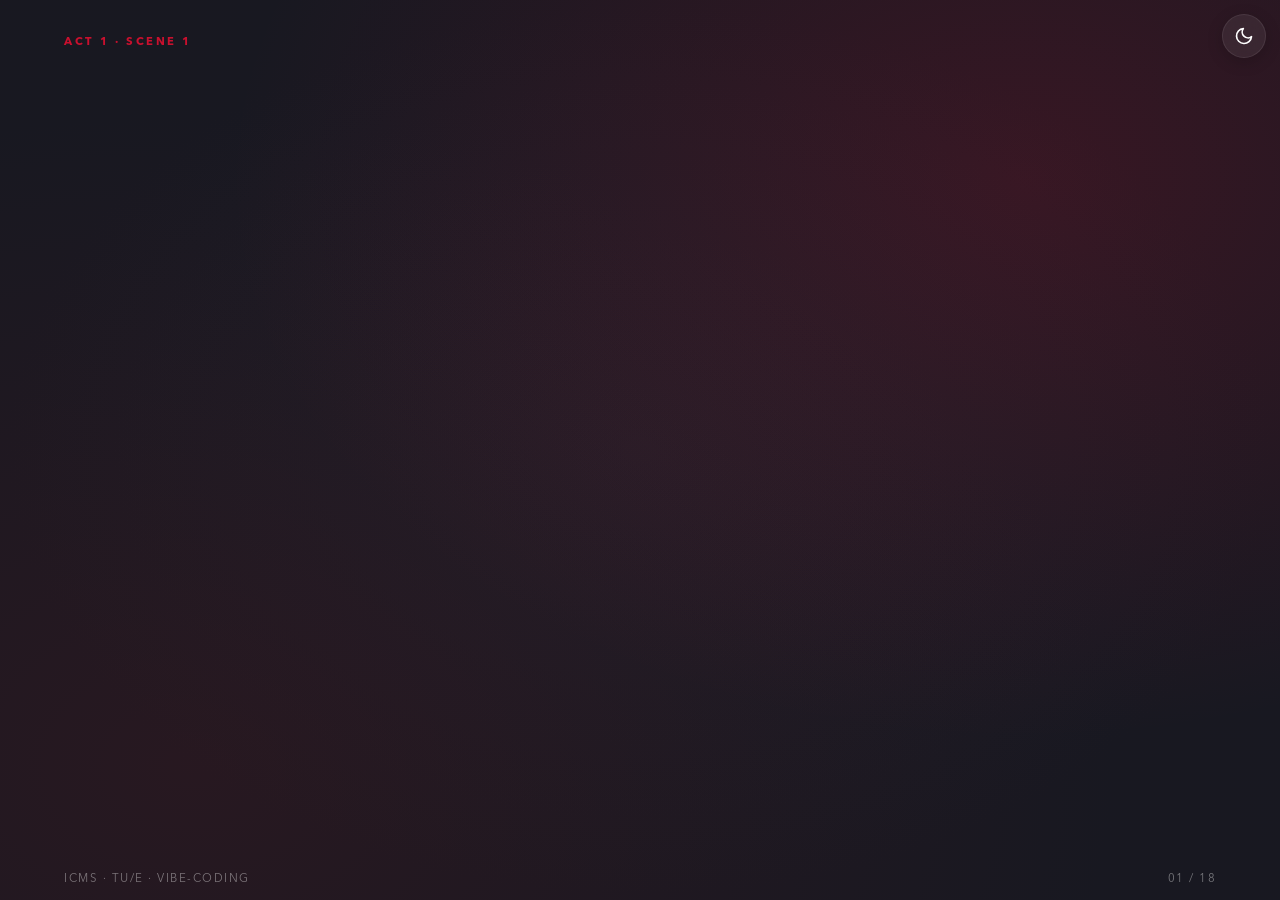
==== commit d9304840: "feat: light mode + theme toggle (top-right sun/moon) - :root theme tokens: --theme-bg, --theme-text," ====
--- a/index.html
+++ b/index.html
@@ -440,12 +440,11 @@
             <span class="titlebar-text">~/MyBrain — claude</span>
           </div>
           <div class="body">
-            <span class="term-line"><span class="term-prompt">$ </span><span class="term-user">claude</span></span>
-            <span class="term-line"><span class="term-prompt">&gt; </span><span class="term-user">summarise yesterday's kickoff meeting and link it to the project file</span></span>
-            <span class="term-line"><span class="term-think">↪ thinking… find the meeting note, summarise, then add backlinks to existing pages.</span></span>
+            <span class="term-line"><span class="term-prompt">&gt; </span><span class="term-user">summarise yesterday's kickoff and link it to the project file</span></span>
+            <span class="term-line"><span class="term-think">↪ thinking… find the meeting note, then add backlinks.</span></span>
             <span class="term-line"><span class="term-tool">⚙ tool </span><span class="term-key">read </span><span class="term-out">20-Meetings/kickoff.md → 38 lines</span></span>
-            <span class="term-line"><span class="term-tool">⚙ tool </span><span class="term-key">write </span><span class="term-out">10-Projects/Q3 product launch.md   </span><span class="term-toolout">+ 3 backlinks: [[Marketing plan]], [[Alex]], [[Customer research]]</span></span>
-            <span class="term-line"><span class="term-ok">✓ vault updated · graph view refreshed · 3 new edges</span></span>
+            <span class="term-line"><span class="term-tool">⚙ tool </span><span class="term-key">write </span><span class="term-out">10-Projects/Q3 product launch.md  </span><span class="term-toolout">+ 3 backlinks</span></span>
+            <span class="term-line"><span class="term-ok">✓ vault updated · graph refreshed</span></span>
           </div>
         </div>
       </div>
@@ -591,8 +590,23 @@
       <tr><td><kbd>?</kbd></td><td>Toggle this help overlay</td></tr>
       <tr><td><kbd>Shift+Space</kbd></td><td>Skip rest of current terminal line</td></tr>
       <tr><td><kbd>F</kbd></td><td>Browser full-screen</td></tr>
+      <tr><td>Tap right / left</td><td>Advance / retreat (touch)</td></tr>
     </table>
   </div>
+
+  <!-- Floating mobile/touch nav (visible on small screens or coarse pointers) -->
+  <div id="touch-nav" aria-hidden="true">
+    <button id="touch-back" type="button" title="Back">‹</button>
+    <button id="touch-grid" type="button" title="All slides">☰</button>
+    <button id="touch-fwd" type="button" title="Forward">›</button>
+  </div>
+
+  <!-- Theme toggle (top-right) -->
+  <button id="theme-toggle" type="button" title="Toggle light / dark" aria-label="Toggle light or dark mode">
+    <svg class="icon-moon" viewBox="0 0 24 24" fill="none" stroke="currentColor" stroke-width="2" stroke-linecap="round" stroke-linejoin="round" aria-hidden="true"><path d="M21 12.79A9 9 0 1 1 11.21 3 7 7 0 0 0 21 12.79z"/></svg>
+    <svg class="icon-sun" viewBox="0 0 24 24" fill="none" stroke="currentColor" stroke-width="2" stroke-linecap="round" stroke-linejoin="round" aria-hidden="true"><circle cx="12" cy="12" r="4"/><path d="M12 2v2M12 20v2M4.93 4.93l1.41 1.41M17.66 17.66l1.41 1.41M2 12h2M20 12h2M4.93 19.07l1.41-1.41M17.66 6.34l1.41-1.41"/></svg>
+  </button>
+
   <script src="deck.js"></script>
 </body>
 </html>
--- a/styles.css
+++ b/styles.css
@@ -1628,3 +1628,445 @@
   stroke-width: 0.5;
   animation: none;
 }
+
+/* Scene 14 obs-terminal: staggered line-by-line reveal animation */
+.scene-second-brain .obs-terminal .term-line {
+  opacity: 0;
+  transform: translateY(4px);
+}
+.scene-second-brain .obs-terminal.revealed .term-line {
+  animation: obs-term-line-in 0.5s ease-out forwards;
+}
+.scene-second-brain .obs-terminal.revealed .term-line:nth-child(1) { animation-delay: 0.1s; }
+.scene-second-brain .obs-terminal.revealed .term-line:nth-child(2) { animation-delay: 0.9s; }
+.scene-second-brain .obs-terminal.revealed .term-line:nth-child(3) { animation-delay: 1.7s; }
+.scene-second-brain .obs-terminal.revealed .term-line:nth-child(4) { animation-delay: 2.5s; }
+.scene-second-brain .obs-terminal.revealed .term-line:nth-child(5) { animation-delay: 3.3s; }
+@keyframes obs-term-line-in {
+  to { opacity: 1; transform: translateY(0); }
+}
+
+/* Tighten further to fight footer overlap on shorter screens */
+.scene-second-brain .obs-mockup {
+  height: 28vh;
+}
+.scene-second-brain .obs-terminal .terminal .body {
+  padding: 6px 12px;
+  font-size: 0.68rem;
+  line-height: 1.4;
+  min-height: 0;
+}
+.scene-second-brain .obs-terminal .terminal .titlebar {
+  height: 22px;
+}
+.scene-second-brain .caption {
+  font-size: 0.9rem;
+  margin: 0.3rem 0 0;
+}
+.scene-second-brain .brain-credit {
+  font-size: 0.7rem;
+  margin-top: 0.1rem;
+}
+
+/* === Touch / mobile floating nav === */
+#touch-nav {
+  position: fixed;
+  bottom: 14px;
+  right: 14px;
+  display: none;
+  gap: 8px;
+  z-index: 200;
+}
+#touch-nav button {
+  width: 48px;
+  height: 48px;
+  border-radius: 50%;
+  border: 1px solid rgba(255,255,255,0.18);
+  background: rgba(20,20,28,0.85);
+  color: rgba(255,255,255,0.85);
+  font-size: 22px;
+  font-weight: 700;
+  cursor: pointer;
+  backdrop-filter: blur(6px);
+  -webkit-backdrop-filter: blur(6px);
+  box-shadow: 0 4px 16px rgba(0,0,0,0.4);
+  display: flex;
+  align-items: center;
+  justify-content: center;
+  padding: 0;
+  font-family: var(--font-display);
+}
+#touch-nav button:active {
+  background: rgba(200,16,46,0.55);
+  border-color: var(--tue-red);
+}
+
+/* Show floating nav on touch / coarse pointer / narrow viewport */
+@media (hover: none) and (pointer: coarse), (max-width: 880px) {
+  #touch-nav { display: flex; }
+}
+
+/* === Mobile / narrow-viewport layout (≤ 880px wide) === */
+@media (max-width: 880px) {
+  html, body { overflow: auto; }   /* allow internal scroll on tall scenes */
+
+  .scene {
+    padding: 3vh 5vw 6vh;
+    overflow: auto;                /* scenes that overflow can scroll */
+  }
+  .scene .title {
+    font-size: clamp(1.5rem, 5vw, 2rem);
+    max-width: 100%;
+    margin-bottom: 1rem;
+  }
+  .scene .footer-strip {
+    font-size: 0.6rem;
+    bottom: 0.6vh;
+    letter-spacing: 1px;
+  }
+
+  /* Title-side scenes: don't push title to bottom on mobile */
+  .scene-cold-open .title { margin-top: 4vh; font-size: clamp(2rem, 8vw, 3rem); }
+  .scene-cold-open .subtitle { margin-bottom: 2vh; }
+  .scene-closing .title { margin-top: 6vh; font-size: clamp(1.8rem, 7vw, 2.6rem); }
+
+  /* Stack the multi-column grids */
+  .scene-vs .vs-split,
+  .scene-harness .harness-grid,
+  .scene-workflow .workflow-steps,
+  .scene-paths .paths-split,
+  .scene-icms-impact .impact-list {
+    grid-template-columns: 1fr !important;
+    gap: 0.7rem;
+  }
+  .scene-vs .vs-divider { display: none; }
+  .scene-workflow .workflow-arrow { display: none; }
+
+  /* Card padding: smaller */
+  .scene-harness .harness-card,
+  .scene-workflow .workflow-step,
+  .scene-paths .path-card,
+  .scene-second-brain .brain-step {
+    padding: 0.9rem;
+  }
+
+  /* Scene 4: stack columns */
+  .scene-vs .vs-tagline { font-size: 1rem; margin-top: 1rem; }
+  .scene-vs .vs-history-row { grid-template-columns: 5rem 1fr; gap: 0.5rem; font-size: 0.75rem; }
+
+  /* Scene 2 window stage: smaller, stacked windows */
+  .scene-ppt-life .window-stage { height: auto; max-width: 100%; }
+  .scene-ppt-life .mock-window {
+    position: relative !important;
+    width: 100% !important;
+    height: auto !important;
+    transform: none !important;
+    margin-bottom: 0.4rem;
+    left: auto !important; top: auto !important;
+  }
+  .scene-ppt-life .window-chatbot {
+    position: relative !important;
+    left: auto !important; top: auto !important;
+    width: 100% !important;
+    transform: none !important;
+    margin-top: 0.6rem;
+  }
+  .scene-ppt-life .mw-content { padding: 6px 10px; }
+
+  /* Task pills: tighter wrap */
+  .scene-ppt-life .task-grid { gap: 0.4rem; }
+  .scene-ppt-life .task-pill { font-size: 0.72rem; padding: 0.25rem 0.7rem; }
+
+  /* Terminal scenes (6, 9): smaller font, full width */
+  .scene-cli-1 .terminal,
+  .scene-cli-2 .terminal { max-width: 100%; }
+  .scene-cli-1 .terminal .body,
+  .scene-cli-2 .terminal .body {
+    font-size: 0.7rem;
+    line-height: 1.5;
+    min-height: 14em;
+    padding: 10px 12px;
+  }
+
+  /* Iframe scenes: shrink to viewport, taller iframes */
+  .scene-iframe .iframe-wrap { margin: 0.5rem 0; }
+
+  /* Scene 14 Obsidian: stack panes vertically, scroll if overflow */
+  .scene-second-brain .obs-mockup {
+    grid-template-columns: 1fr;
+    height: auto;
+    gap: 0.5rem;
+  }
+  .scene-second-brain .obs-pane { height: 22vh; }
+  .scene-second-brain .obs-graph-svg { height: 22vh; }
+
+  /* Scene-overview grid: 2 columns on phones, 3 on tablets */
+  #scene-grid .grid {
+    grid-template-columns: repeat(2, 1fr);
+  }
+
+  /* Help overlay: readable on phones */
+  #help-overlay table { font-size: 0.85rem; }
+  #help-overlay td { padding: 0.3rem 0.8rem 0.3rem 0; }
+}
+
+@media (min-width: 600px) and (max-width: 880px) {
+  /* Tablets: 3-col scene grid feels right */
+  #scene-grid .grid { grid-template-columns: repeat(3, 1fr); }
+  /* Restore 2-col card layouts where it fits */
+  .scene-harness .harness-grid,
+  .scene-paths .paths-split,
+  .scene-second-brain .brain-flow {
+    grid-template-columns: repeat(2, 1fr) !important;
+  }
+}
+
+/* === Theme tokens (dark default, light override) === */
+:root {
+  --theme-bg: #1E1E28;
+  --theme-text: white;
+  --theme-text-secondary: rgba(255,255,255,0.85);
+  --theme-text-muted: rgba(255,255,255,0.55);
+  --theme-text-subtle: rgba(255,255,255,0.4);
+  --theme-card-bg: rgba(255,255,255,0.07);
+  --theme-card-border: rgba(255,255,255,0.08);
+  --theme-rule: rgba(255,255,255,0.18);
+  --theme-atmosphere:
+    radial-gradient(ellipse at 80% 20%, rgba(200,16,46,0.18), transparent 55%),
+    radial-gradient(ellipse at 15% 85%, rgba(58,24,32,0.45), transparent 60%),
+    radial-gradient(ellipse at 50% 50%, rgba(30,30,40,0.0), rgba(20,20,28,0.6) 70%);
+}
+[data-theme="light"] {
+  --theme-bg: #FAF7F2;
+  --theme-text: #1E1E28;
+  --theme-text-secondary: rgba(30,30,40,0.8);
+  --theme-text-muted: rgba(30,30,40,0.55);
+  --theme-text-subtle: rgba(30,30,40,0.4);
+  --theme-card-bg: rgba(255,255,255,0.85);
+  --theme-card-border: rgba(30,30,40,0.08);
+  --theme-rule: rgba(30,30,40,0.12);
+  --theme-atmosphere:
+    radial-gradient(ellipse at 80% 20%, rgba(200,16,46,0.08), transparent 55%),
+    radial-gradient(ellipse at 15% 85%, rgba(232,222,210,0.55), transparent 60%),
+    radial-gradient(ellipse at 50% 50%, rgba(255,255,255,0.0), rgba(245,238,228,0.55) 70%);
+}
+
+/* Wire body background + text to tokens; smooth transition */
+html, body {
+  background: var(--theme-atmosphere), var(--theme-bg);
+  color: var(--theme-text);
+  transition: background 600ms ease, color 600ms ease;
+}
+
+/* === Theme toggle button (top-right) === */
+#theme-toggle {
+  position: fixed;
+  top: 14px;
+  right: 14px;
+  width: 44px;
+  height: 44px;
+  border-radius: 50%;
+  border: 1px solid var(--theme-card-border);
+  background: var(--theme-card-bg);
+  color: var(--theme-text);
+  cursor: pointer;
+  z-index: 200;
+  backdrop-filter: blur(8px);
+  -webkit-backdrop-filter: blur(8px);
+  display: flex;
+  align-items: center;
+  justify-content: center;
+  padding: 0;
+  transition: background 200ms ease, transform 200ms ease, border-color 200ms ease, color 200ms ease;
+  box-shadow: 0 4px 16px rgba(0,0,0,0.18);
+}
+#theme-toggle:hover {
+  background: var(--tue-red);
+  border-color: var(--tue-red);
+  color: white;
+  transform: scale(1.06) rotate(8deg);
+}
+#theme-toggle svg {
+  width: 20px;
+  height: 20px;
+  transition: opacity 300ms ease, transform 400ms ease;
+}
+#theme-toggle .icon-sun { display: none; }
+[data-theme="light"] #theme-toggle .icon-moon { display: none; }
+[data-theme="light"] #theme-toggle .icon-sun { display: block; }
+
+/* === Light mode overrides === */
+[data-theme="light"] .scene .caption { color: rgba(30,30,40,0.85); }
+[data-theme="light"] .scene .caption.muted { color: rgba(30,30,40,0.55); }
+[data-theme="light"] .scene .footer-strip { color: rgba(30,30,40,0.45); }
+[data-theme="light"] .scene .subtitle { color: rgba(30,30,40,0.7); }
+[data-theme="light"] .scene .title { color: #1E1E28; }
+
+/* Eyebrow stays red — already brand color */
+
+/* Cards across all card-heavy scenes pick up a soft white surface */
+[data-theme="light"] .scene-harness .harness-card,
+[data-theme="light"] .scene-workflow .workflow-step,
+[data-theme="light"] .scene-paths .path-card,
+[data-theme="light"] .scene-second-brain .brain-step {
+  background: rgba(255,255,255,0.85);
+  border-color: rgba(30,30,40,0.08);
+  box-shadow: 0 4px 16px rgba(30,30,40,0.06);
+}
+
+[data-theme="light"] .harness-name,
+[data-theme="light"] .workflow-name,
+[data-theme="light"] .brain-step-name { color: #1E1E28; }
+
+[data-theme="light"] .harness-desc,
+[data-theme="light"] .workflow-desc,
+[data-theme="light"] .brain-step-desc { color: rgba(30,30,40,0.78); }
+
+[data-theme="light"] .harness-detail,
+[data-theme="light"] .workflow-detail {
+  color: rgba(30,30,40,0.55);
+  border-top-color: rgba(30,30,40,0.1);
+}
+
+[data-theme="light"] .path-name { color: #1E1E28; }
+[data-theme="light"] .path-list li { color: rgba(30,30,40,0.85); }
+[data-theme="light"] .path-cost { color: #1E1E28; }
+[data-theme="light"] .path-note { color: rgba(30,30,40,0.6); }
+
+/* Scene 2 windows: cream paper, shadow */
+[data-theme="light"] .scene-ppt-life .mock-window {
+  background: rgba(255,255,255,0.95);
+  border-color: rgba(30,30,40,0.12);
+  box-shadow: 0 12px 32px rgba(30,30,40,0.18), 0 0 0 1px rgba(30,30,40,0.04);
+}
+[data-theme="light"] .scene-ppt-life .mw-titlebar {
+  background: linear-gradient(to bottom, #ECECEF, #DCDCE0);
+}
+[data-theme="light"] .scene-ppt-life .mw-tab { color: rgba(30,30,40,0.6); }
+[data-theme="light"] .scene-ppt-life .mw-line { background: rgba(30,30,40,0.15); }
+[data-theme="light"] .scene-ppt-life .ppt-thumb {
+  background: linear-gradient(135deg, #f0f0f3, #e6e6ea);
+  border-color: rgba(30,30,40,0.1);
+}
+[data-theme="light"] .scene-ppt-life .ppt-thumb::before { background: rgba(30,30,40,0.2); }
+[data-theme="light"] .scene-ppt-life .ppt-thumb::after { background: rgba(30,30,40,0.08); }
+[data-theme="light"] .scene-ppt-life .task-pill {
+  background: rgba(200,16,46,0.06);
+  border-color: rgba(200,16,46,0.2);
+  color: rgba(30,30,40,0.85);
+}
+[data-theme="light"] .scene-ppt-life .window-chatbot {
+  background: rgba(255,255,255,0.95);
+  border-color: rgba(95,182,255,0.5);
+}
+[data-theme="light"] .scene-ppt-life .chat-bubble {
+  background: rgba(95,182,255,0.18);
+  color: rgba(30,30,40,0.9);
+}
+[data-theme="light"] .scene-ppt-life .chat-typing {
+  background: rgba(30,30,40,0.06);
+}
+[data-theme="light"] .scene-ppt-life .chat-typing i { background: rgba(30,30,40,0.5); }
+
+/* Scene 4: chatbot vs Claude split */
+[data-theme="light"] .scene-vs .vs-setup,
+[data-theme="light"] .scene-vs .vs-tagline { color: rgba(30,30,40,0.78); }
+[data-theme="light"] .scene-vs .vs-line { color: rgba(30,30,40,0.85); }
+[data-theme="light"] .scene-vs .vs-label { color: rgba(30,30,40,0.55); }
+[data-theme="light"] .scene-vs .hero-bg {
+  background:
+    linear-gradient(120deg, rgba(250,247,242,0.95) 0%, rgba(250,247,242,0.7) 50%, rgba(200,16,46,0.10) 100%),
+    radial-gradient(circle at 75% 30%, rgba(200,16,46,0.16), transparent 55%);
+}
+[data-theme="light"] .scene-vs .vs-history-text { color: rgba(30,30,40,0.78); }
+
+/* Scene 14: Obsidian panes — flip to cream paper */
+[data-theme="light"] .scene-second-brain .obs-pane {
+  background: rgba(255,255,255,0.92);
+  border-color: rgba(30,30,40,0.1);
+  color: rgba(30,30,40,0.85);
+}
+[data-theme="light"] .scene-second-brain .obs-pane-title {
+  background: rgba(200,16,46,0.06);
+  border-bottom-color: rgba(200,16,46,0.18);
+}
+[data-theme="light"] .scene-second-brain .obs-folder { color: rgba(30,30,40,0.85); }
+[data-theme="light"] .scene-second-brain .obs-file { color: rgba(30,30,40,0.55); }
+[data-theme="light"] .scene-second-brain .obs-file.open {
+  color: #1E1E28;
+  background: rgba(200,16,46,0.1);
+}
+[data-theme="light"] .scene-second-brain .obs-h1 { color: #1E1E28; }
+[data-theme="light"] .scene-second-brain .obs-note-body { color: rgba(30,30,40,0.85); }
+[data-theme="light"] .scene-second-brain .obs-tags { color: rgba(30,30,40,0.5); }
+[data-theme="light"] .obs-edge.faint { stroke: rgba(30,30,40,0.22); }
+[data-theme="light"] .obs-node {
+  fill: rgba(30,30,40,0.55);
+  stroke: rgba(30,30,40,0.7);
+}
+[data-theme="light"] .obs-node.tiny {
+  fill: rgba(30,30,40,0.5);
+  stroke: rgba(30,30,40,0.6);
+}
+[data-theme="light"] .obs-node-label { fill: #1E1E28; }
+[data-theme="light"] .obs-node-label-sm { fill: rgba(30,30,40,0.6); }
+
+/* Scene 16 impact list */
+[data-theme="light"] .scene-icms-impact .impact-headline { color: #1E1E28; }
+[data-theme="light"] .scene-icms-impact .impact-sub { color: rgba(30,30,40,0.6); }
+
+/* Scene 17 invite */
+[data-theme="light"] .scene-invite .invite-sub { color: rgba(30,30,40,0.65); }
+
+/* Scene 18 closing */
+[data-theme="light"] .scene-closing .closing-credit { color: rgba(30,30,40,0.85); }
+[data-theme="light"] .scene-closing .closing-source { color: rgba(30,30,40,0.55); }
+[data-theme="light"] .scene-closing .closing-stack { color: rgba(30,30,40,0.45); }
+
+/* Cold-open and closing hero images: tone down in light mode */
+[data-theme="light"] .scene-cold-open .hero-bg { opacity: 0.18; filter: contrast(0.9) saturate(0.95); }
+[data-theme="light"] .scene-closing .hero-bg { opacity: 0.12; }
+
+/* Scene grid + help overlay */
+[data-theme="light"] #scene-grid,
+[data-theme="light"] #help-overlay {
+  background: rgba(250,247,242,0.97);
+  color: #1E1E28;
+}
+[data-theme="light"] #scene-grid .tile {
+  background: rgba(255,255,255,0.85);
+  border-color: rgba(30,30,40,0.1);
+  color: #1E1E28;
+}
+[data-theme="light"] #scene-grid .tile:hover {
+  background: rgba(200,16,46,0.1);
+  border-color: var(--tue-red);
+}
+[data-theme="light"] #help-overlay kbd {
+  background: rgba(255,255,255,0.9);
+  border-color: rgba(30,30,40,0.15);
+  color: #1E1E28;
+}
+
+/* Touch nav buttons in light mode */
+[data-theme="light"] #touch-nav button {
+  background: rgba(255,255,255,0.85);
+  border-color: rgba(30,30,40,0.12);
+  color: #1E1E28;
+  box-shadow: 0 4px 16px rgba(30,30,40,0.18);
+}
+
+/* Workflow arrows: keep red regardless */
+
+/* Terminals stay dark always — they look correct that way. No light overrides. */
+
+/* Make atmospheric body background animate smoothly between modes */
+body {
+  transition: background 600ms ease, color 600ms ease;
+}
+
+/* Move touch-nav up so it doesn't collide with theme toggle on tiny screens */
+@media (max-width: 600px) {
+  #theme-toggle { top: 10px; right: 10px; width: 40px; height: 40px; }
+  #theme-toggle svg { width: 18px; height: 18px; }
+}
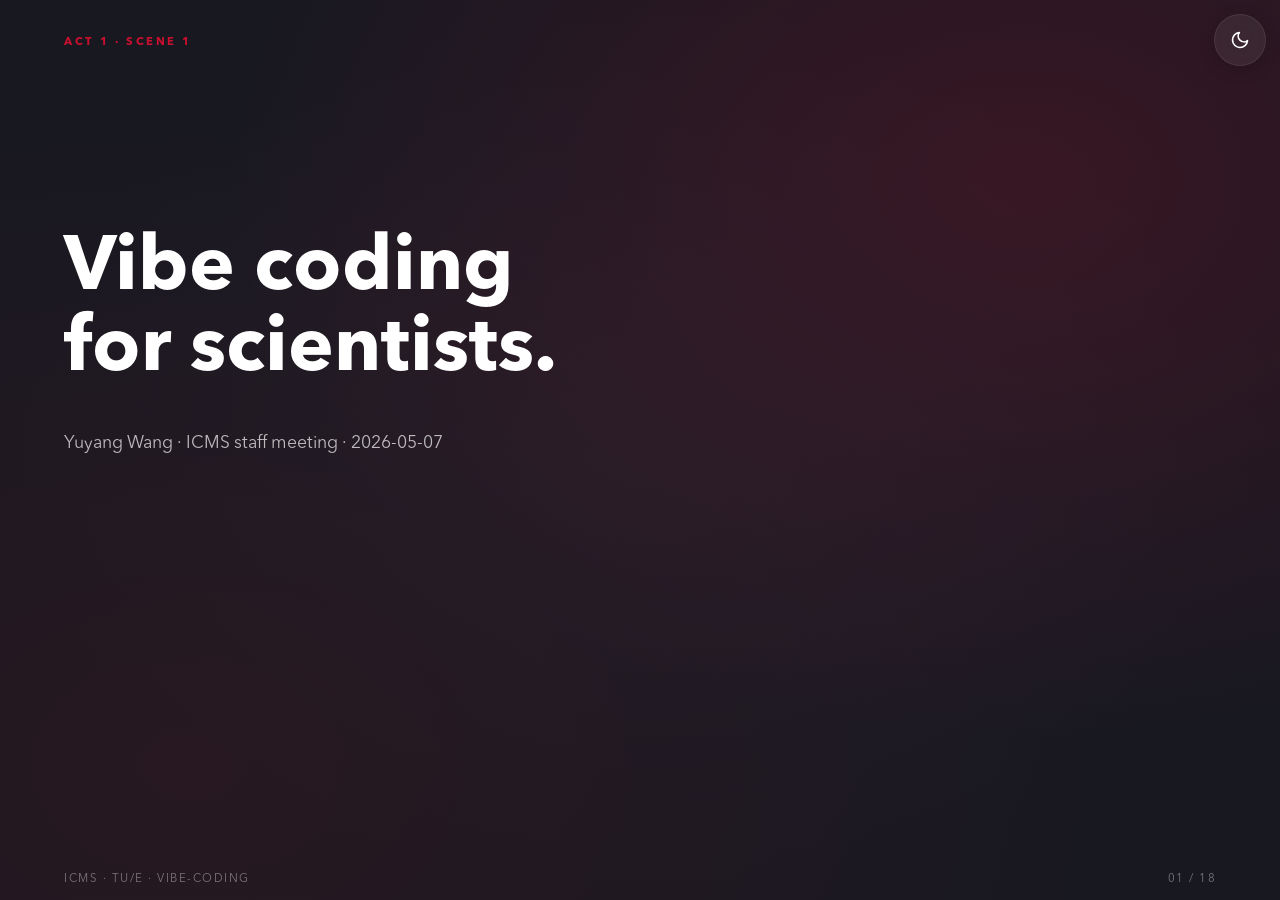
==== commit edd27a55: "edit: scene 1 cold-open — show title + subtitle immediately, no beat taps" ====
--- a/index.html
+++ b/index.html
@@ -8,14 +8,14 @@
 </head>
 <body>
   <main id="deck">
-    <!-- Scene 1: Cold open -->
-    <section class="scene scene-cold-open" data-scene="1" data-beats="2" data-act="1">
+    <!-- Scene 1: Cold open — title + subtitle pre-rendered, no taps needed -->
+    <section class="scene scene-cold-open" data-scene="1" data-beats="0" data-act="1">
       <div class="hero-bg" aria-hidden="true"></div>
       <div class="eyebrow">Act 1 · Scene 1</div>
-      <h2 class="title typed-in" data-beat="1">
+      <h2 class="title typed-in">
         Vibe coding<br>for scientists.
       </h2>
-      <p class="subtitle" data-beat="2">
+      <p class="subtitle">
         Yuyang Wang · ICMS staff meeting · 2026-05-07
       </p>
       <div class="footer-strip">
--- a/styles.css
+++ b/styles.css
@@ -2070,3 +2070,238 @@
   #theme-toggle { top: 10px; right: 10px; width: 40px; height: 40px; }
   #theme-toggle svg { width: 18px; height: 18px; }
 }
+
+/* === Mobile fixes (round 2): overflow + theme toggle visibility === */
+
+/* Safe-area inset for iPhone X+ notch / Dynamic Island */
+#theme-toggle {
+  top: calc(env(safe-area-inset-top, 0px) + 14px);
+  right: calc(env(safe-area-inset-right, 0px) + 14px);
+  z-index: 250;
+}
+#touch-nav {
+  bottom: calc(env(safe-area-inset-bottom, 0px) + 14px);
+  right: calc(env(safe-area-inset-right, 0px) + 14px);
+  z-index: 250;
+}
+
+@media (max-width: 880px) {
+  /* Let body scroll, scenes flow naturally instead of fixed-position */
+  html, body {
+    overflow-x: hidden;
+    overflow-y: auto;
+    height: auto;
+    min-height: 100%;
+  }
+  #deck {
+    height: auto;
+    min-height: 100vh;
+    width: 100%;
+    position: relative;
+  }
+  .scene {
+    position: relative;
+    inset: auto;
+    height: auto;
+    min-height: 100vh;
+    padding: 8vh 5vw 14vh;       /* leaves room for footer + touch-nav at bottom */
+    overflow: visible;
+  }
+  .scene.active { display: flex; }
+
+  /* Force everything to wrap inside the viewport width */
+  .scene .title,
+  .scene .caption,
+  .scene .subtitle,
+  .scene .vs-line,
+  .scene .impact-headline,
+  .scene .impact-sub,
+  .scene .vault-line,
+  .scene .moment-line,
+  .scene .harness-desc,
+  .scene .harness-detail,
+  .scene .workflow-desc,
+  .scene .workflow-detail,
+  .scene .path-name,
+  .scene .path-note,
+  .scene .brain-step-desc,
+  .scene .brain-credit,
+  .scene .vs-history-text,
+  .scene .vs-tagline,
+  .scene .vs-setup,
+  .scene .closing-source,
+  .scene .closing-stack,
+  .scene .closing-credit {
+    max-width: 100%;
+    word-wrap: break-word;
+    overflow-wrap: break-word;
+    hyphens: auto;
+  }
+
+  /* Footer-strip flows in-line on mobile (was absolute → got cut off when scene scrolled) */
+  .scene .footer-strip {
+    position: static;
+    margin-top: 2rem;
+    padding-top: 0.8rem;
+    border-top: 1px solid var(--theme-rule);
+    flex-direction: row;
+    flex-wrap: wrap;
+    gap: 0.6rem;
+  }
+
+  /* Cold-open: flow naturally, smaller hero scale */
+  .scene-cold-open { padding-top: 12vh; }
+  .scene-cold-open .title { font-size: clamp(2rem, 9vw, 3rem); }
+
+  /* Closing: tighter top */
+  .scene-closing { padding-top: 12vh; }
+  .scene-closing .title { font-size: clamp(1.6rem, 7vw, 2.4rem); margin-top: 4vh; }
+
+  /* Iframe scenes: cap iframe height so they don't dominate the screen */
+  .scene-iframe .iframe-wrap {
+    height: 60vh;
+    min-height: 360px;
+    flex: none;
+  }
+
+  /* Scene 14 obsidian panes: smaller fixed height, scroll inside */
+  .scene-second-brain .obs-pane {
+    height: auto;
+    min-height: 24vh;
+  }
+  .scene-second-brain .obs-graph-svg { height: 24vh; }
+
+  /* Scene 5 harness icons + names compact */
+  .scene-harness .harness-icon { font-size: 1.6rem; }
+  .scene-harness .harness-name { font-size: 1.05rem; }
+
+  /* History timeline rows: keep year + text on same row even with break */
+  .scene-vs .vs-history-row {
+    grid-template-columns: 4.5rem 1fr;
+    font-size: 0.7rem;
+  }
+
+  /* Long terminal titlebar paths can overflow — clip */
+  .titlebar-text {
+    overflow: hidden;
+    text-overflow: ellipsis;
+    max-width: 100%;
+    white-space: nowrap;
+    margin-right: 0 !important;
+  }
+
+  /* Scene grid tiles: more vertical breathing room */
+  #scene-grid .tile {
+    padding: 0.6rem;
+    font-size: 0.78rem;
+  }
+}
+
+/* Phones in particular: drop touch-nav button size slightly so the row doesn't crowd */
+@media (max-width: 480px) {
+  #touch-nav button { width: 44px; height: 44px; font-size: 20px; }
+  #theme-toggle { width: 40px; height: 40px; }
+  #theme-toggle svg { width: 18px; height: 18px; }
+}
+
+/* === Mobile fixes (round 3): theme toggle visibility + bigger, footer clearance === */
+
+/* Theme toggle: defensively pinned top-right, larger touch target on mobile */
+#theme-toggle {
+  position: fixed !important;
+  top: calc(env(safe-area-inset-top, 0px) + 14px) !important;
+  right: calc(env(safe-area-inset-right, 0px) + 14px) !important;
+  bottom: auto !important;
+  left: auto !important;
+  z-index: 300 !important;
+  width: 52px;
+  height: 52px;
+  display: flex !important;
+}
+
+@media (max-width: 880px) {
+  #theme-toggle {
+    width: 56px !important;
+    height: 56px !important;
+    font-size: 22px;
+  }
+  #theme-toggle svg {
+    width: 26px !important;
+    height: 26px !important;
+  }
+}
+
+@media (max-width: 480px) {
+  #theme-toggle {
+    width: 56px !important;
+    height: 56px !important;
+  }
+  #theme-toggle svg {
+    width: 26px !important;
+    height: 26px !important;
+  }
+}
+
+/* Defensive: touch-nav stays bottom-right */
+#touch-nav {
+  position: fixed !important;
+  bottom: calc(env(safe-area-inset-bottom, 0px) + 14px) !important;
+  right: calc(env(safe-area-inset-right, 0px) + 14px) !important;
+  top: auto !important;
+  left: auto !important;
+  z-index: 250 !important;
+}
+
+/* === Mobile: more vertical clearance so floating UI doesn't sit on the footer === */
+@media (max-width: 880px) {
+  .scene {
+    padding: 9vh 5vw 22vh;          /* was 14vh; bump to 22vh so footer-strip clears the floating ☰ ‹ › row */
+  }
+  .scene-cold-open { padding-top: 14vh; }
+  .scene-closing { padding-top: 14vh; padding-bottom: 22vh; }
+
+  .scene .footer-strip {
+    position: static !important;
+    margin-top: 2.4rem !important;
+    padding: 0.8rem 0 0 !important;
+    border-top: 1px solid var(--theme-rule);
+    /* extra safe-area bottom so footer text never sits behind the iOS toolbar */
+    margin-bottom: calc(env(safe-area-inset-bottom, 0px) + 0.4rem);
+  }
+
+  /* Slide 2 chatbot window: hard-flatten into the column flow */
+  .scene-ppt-life .window-stage {
+    position: relative !important;
+    width: 100% !important;
+    max-width: 100% !important;
+    height: auto !important;
+    display: flex !important;
+    flex-direction: column !important;
+    gap: 0.5rem !important;
+    margin: 0.4rem 0 0.6rem !important;
+  }
+  .scene-ppt-life .mock-window,
+  .scene-ppt-life .window-chatbot {
+    position: relative !important;
+    inset: auto !important;
+    left: auto !important;
+    right: auto !important;
+    top: auto !important;
+    bottom: auto !important;
+    width: 100% !important;
+    max-width: 100% !important;
+    height: auto !important;
+    transform: none !important;
+    margin: 0 !important;
+    animation: none !important;          /* stop the rotating-glow attention loop on mobile */
+    border-color: rgba(255,255,255,0.12);
+  }
+  .scene-ppt-life .window-chatbot {
+    margin-top: 0.6rem !important;
+  }
+}
+
+/* Light-mode mobile: chat-window and mock-window borders read on cream */
+[data-theme="light"] .scene-ppt-life .mock-window {
+  border-color: rgba(30,30,40,0.12) !important;
+}
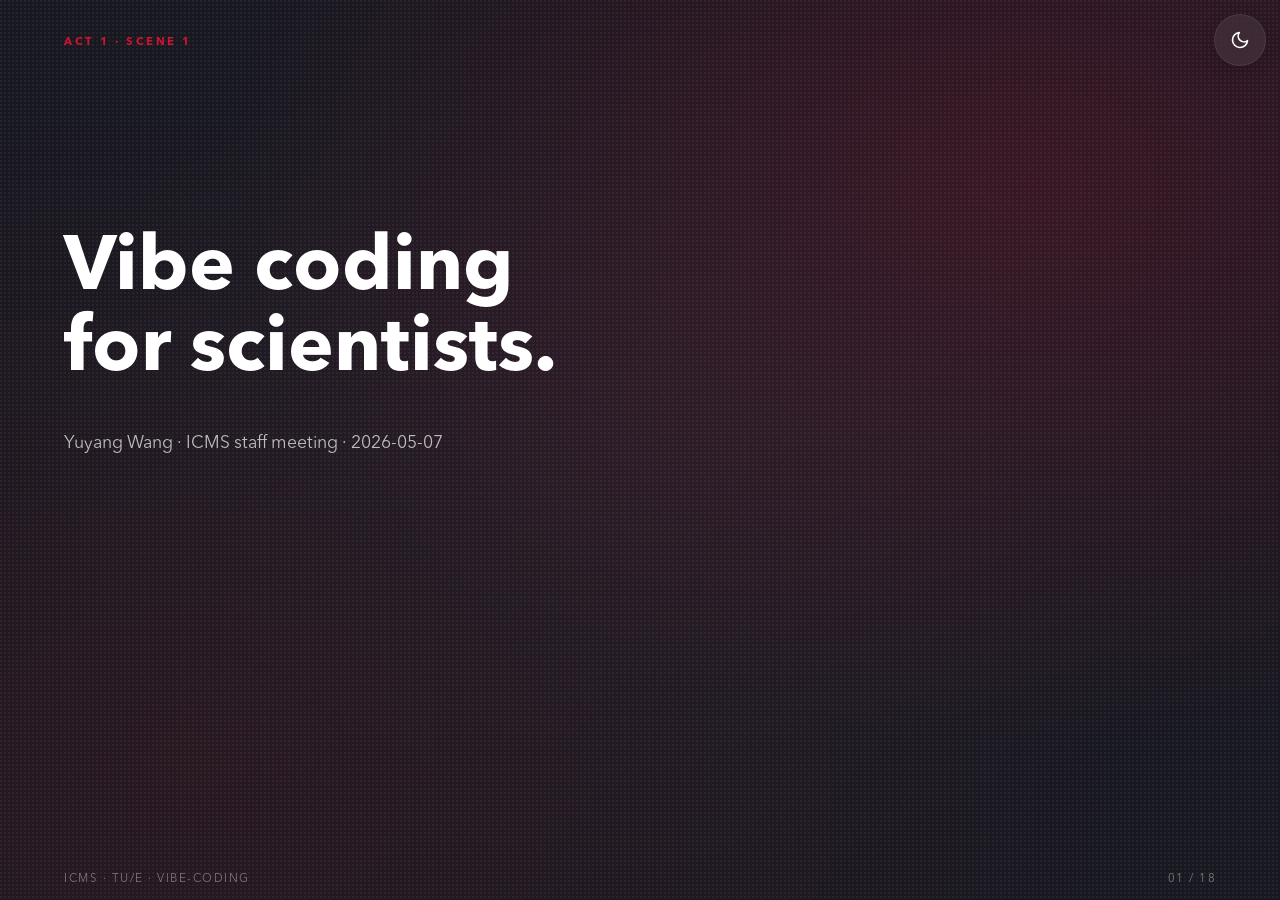
==== commit ddfb534c: "edit: scene 16 — add 4th item, the lab-bench harness vision Bullet 04: "And tomorrow: the same harne" ====
--- a/index.html
+++ b/index.html
@@ -139,32 +139,35 @@
       </div>
     </section>
 
-    <!-- Scene 5: Harness — three legs explained -->
+    <!-- Scene 5: Harness as anatomy — model is the brain, harness is the body -->
     <section class="scene scene-harness" data-scene="5" data-beats="4" data-act="2">
       <div class="eyebrow">Act 2 · Scene 5</div>
-      <h2 class="title">A harness, in three legs.</h2>
+      <h2 class="title">The model is the <em>brain</em>.<br>The harness is the <em>body</em>.</h2>
+      <p class="harness-setup">
+        An LLM, on its own, is a brain in a jar — local or remote. Brilliant, but it cannot reach anything. The harness gives it hands to <em>act</em>, senses to <em>perceive</em>, and reflexes to <em>react</em>.
+      </p>
       <div class="harness-grid">
         <div class="harness-card" data-beat="1">
-          <div class="harness-icon">🛠</div>
-          <div class="harness-name">Tools</div>
-          <div class="harness-desc">Small helpers Claude can call: search the web, open and edit a file, run a saved step, look something up online.</div>
-          <div class="harness-detail">Claude picks which helper to use, and how, depending on what you asked for.</div>
+          <div class="harness-icon">🦾</div>
+          <div class="harness-name">Hands &mdash; to act</div>
+          <div class="harness-desc">Search the web, open and edit a file, run a saved step, send a message. The model decides what to do, the harness actually does it.</div>
+          <div class="harness-detail">A colleague who can pick things up and move them, not just describe how.</div>
         </div>
         <div class="harness-card" data-beat="2">
-          <div class="harness-icon">📁</div>
-          <div class="harness-name">Files</div>
-          <div class="harness-desc">It reads and writes the real files on your laptop. Your folders, your notes, your images.</div>
-          <div class="harness-detail">Background becomes everything you have already written. The output is a real saved file you can open later.</div>
+          <div class="harness-icon">👁</div>
+          <div class="harness-name">Senses &mdash; to perceive</div>
+          <div class="harness-desc">Read your real files, your folder structure, the browser, what just came back from a command. Context is everything already on your machine, not a paragraph you typed.</div>
+          <div class="harness-detail">Without senses, the brain guesses. With them, it sees.</div>
         </div>
         <div class="harness-card" data-beat="3">
           <div class="harness-icon">🔁</div>
-          <div class="harness-name">Loops</div>
-          <div class="harness-desc">It runs a step, reads what came back, decides what to do next, runs again.</div>
-          <div class="harness-detail">Something doesn't work? It reads the error message and tries a different way.</div>
+          <div class="harness-name">Reflexes &mdash; to react</div>
+          <div class="harness-desc">A step fails, it tries a different way. The first plan doesn't work, it adapts. It runs, reads what came back, decides the next move.</div>
+          <div class="harness-detail">Without reflexes, an AI is a sleepwalker. With them, it can actually finish.</div>
         </div>
       </div>
       <p class="caption muted" data-beat="4" style="margin-top: 1.2rem;">
-        Tools + Files + Loops = an agent that can actually <em>finish</em> the task,<br>not just describe how you'd do it.
+        A brain alone <em>advises</em>. A brain with a body <em>works</em>.
       </p>
       <div class="footer-strip">
         <span>ICMS · TU/e · vibe-coding</span>
@@ -510,7 +513,7 @@
     </section>
 
     <!-- Scene 16: What this means for ICMS -->
-    <section class="scene scene-icms-impact" data-scene="16" data-beats="3" data-act="5">
+    <section class="scene scene-icms-impact" data-scene="16" data-beats="4" data-act="5">
       <div class="eyebrow">Act 5 · Scene 16</div>
       <h2 class="title">What this means for ICMS.</h2>
       <ul class="impact-list">
@@ -533,6 +536,13 @@
           <div class="impact-text">
             <span class="impact-headline">A <em>new pipeline</em> with the animation studio.</span>
             <span class="impact-sub">Their craft + AI scaffolding = something neither of us could ship alone.</span>
+          </div>
+        </li>
+        <li data-beat="4">
+          <span class="impact-num">04</span>
+          <div class="impact-text">
+            <span class="impact-headline">And tomorrow: <em>the same harness, on the lab bench</em>.</span>
+            <span class="impact-sub">ICMS's smart infrastructure can host a brain that reaches not just our files but the instruments themselves: synthesis robots, microscopes, NMR, the ELN. Hands and senses, but for science.</span>
           </div>
         </li>
       </ul>
--- a/styles.css
+++ b/styles.css
@@ -2305,3 +2305,64 @@
 [data-theme="light"] .scene-ppt-life .mock-window {
   border-color: rgba(30,30,40,0.12) !important;
 }
+
+/* Scene 5: setup line under the title */
+.scene-harness .harness-setup {
+  font-size: 1rem;
+  line-height: 1.55;
+  color: rgba(255,255,255,0.78);
+  font-style: italic;
+  max-width: 80ch;
+  margin: 0 0 1.4rem;
+}
+.scene-harness .harness-setup em {
+  color: var(--tue-red);
+  font-style: normal;
+  font-weight: 700;
+}
+[data-theme="light"] .scene-harness .harness-setup {
+  color: rgba(30,30,40,0.78);
+}
+
+/* Slight tweak: harness-name now wraps "—" gracefully */
+.scene-harness .harness-name {
+  white-space: normal;
+  line-height: 1.25;
+}
+
+/* Mobile: tighten the setup line */
+@media (max-width: 880px) {
+  .scene-harness .harness-setup {
+    font-size: 0.9rem;
+    margin-bottom: 1rem;
+  }
+}
+
+/* === Grain texture overlay (restores the original Style C "techy" feel) ===
+   Tiny dot pattern at 4px spacing layered ABOVE scene content but
+   pointer-events: none so it never intercepts clicks/touches. */
+body::after {
+  content: "";
+  position: fixed;
+  inset: 0;
+  background-image:
+    radial-gradient(circle at 1px 1px, rgba(255,255,255,0.05) 1px, transparent 0),
+    radial-gradient(circle at 3px 3px, rgba(200,16,46,0.025) 1px, transparent 0);
+  background-size: 4px 4px, 6px 6px;
+  pointer-events: none;
+  z-index: 90;          /* above scenes (default), below overlays (100+) */
+  mix-blend-mode: screen;
+}
+
+/* Light mode: dial it way down (cream paper doesn't need film grain) */
+[data-theme="light"] body::after {
+  background-image:
+    radial-gradient(circle at 1px 1px, rgba(30,30,40,0.045) 1px, transparent 0),
+    radial-gradient(circle at 3px 3px, rgba(200,16,46,0.02) 1px, transparent 0);
+  mix-blend-mode: multiply;
+}
+
+/* Disable on mobile: overhead isn't worth it on phones */
+@media (max-width: 600px) {
+  body::after { display: none; }
+}
